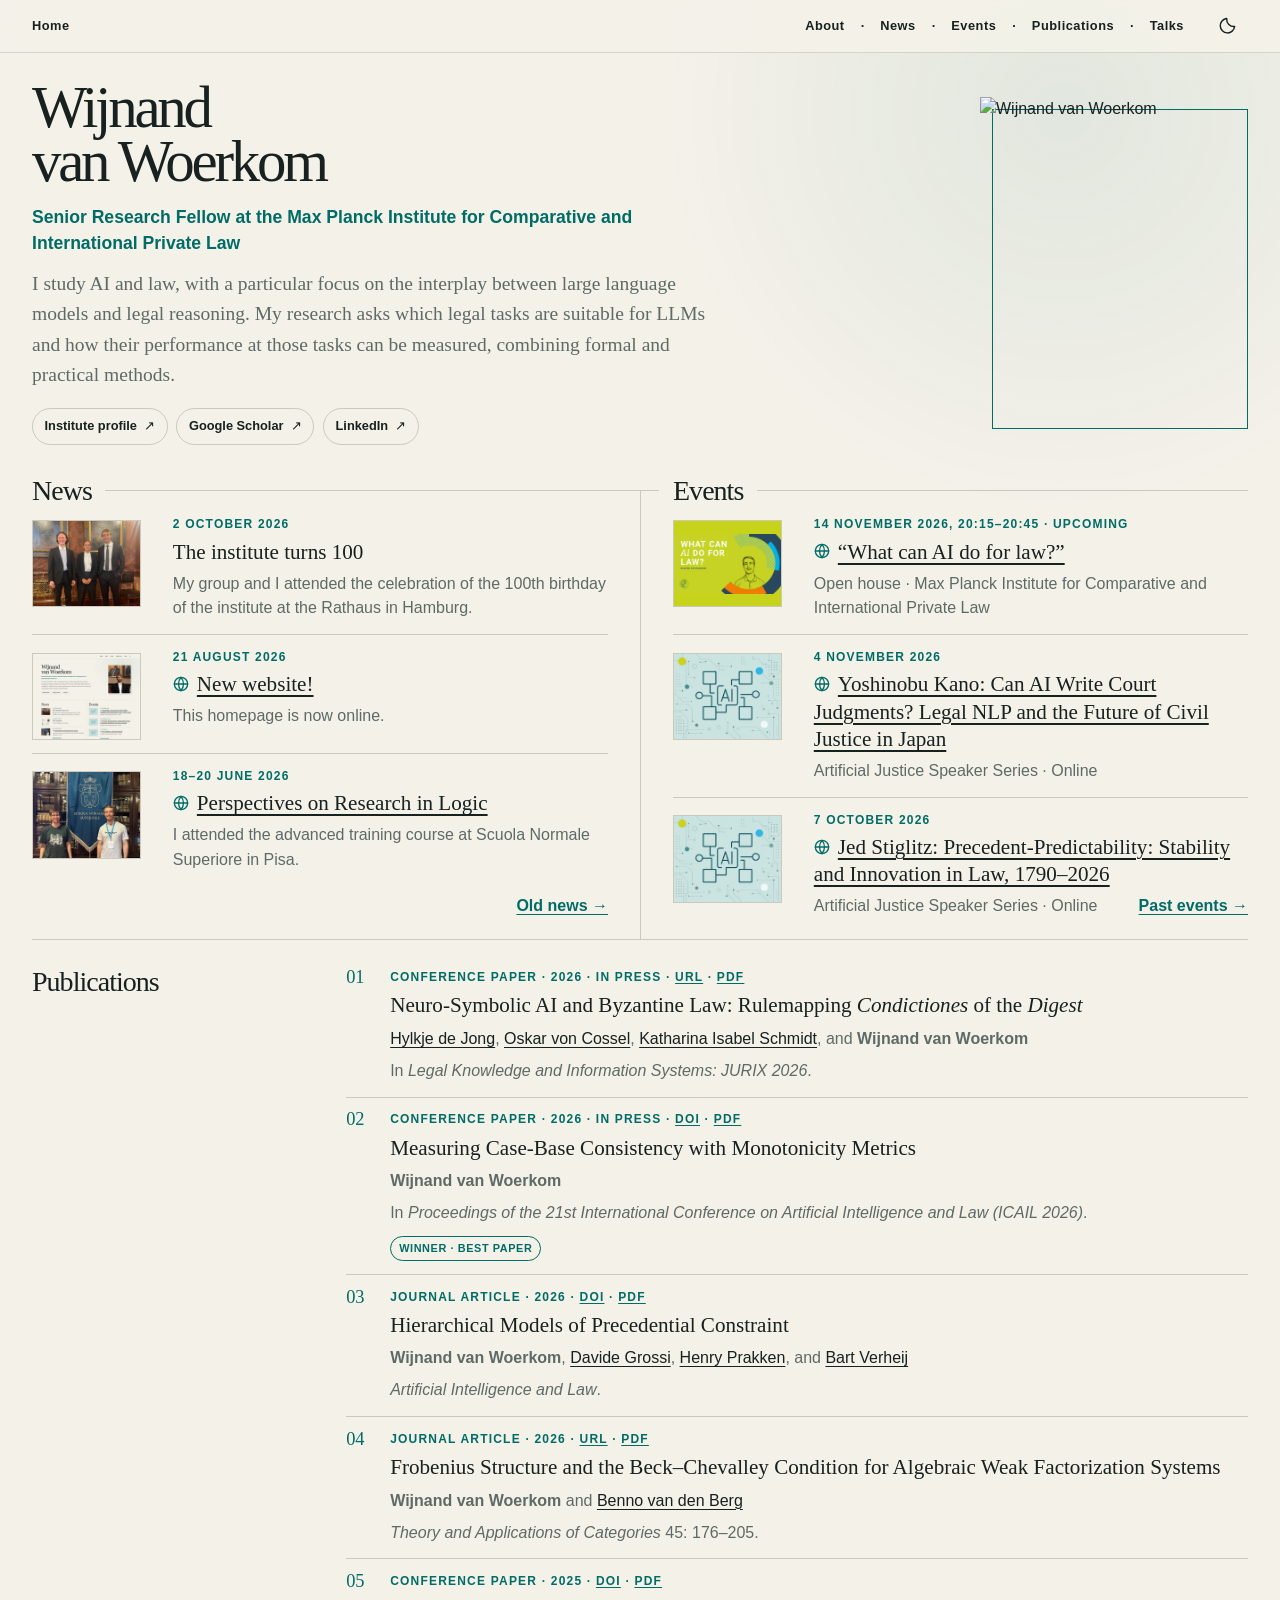
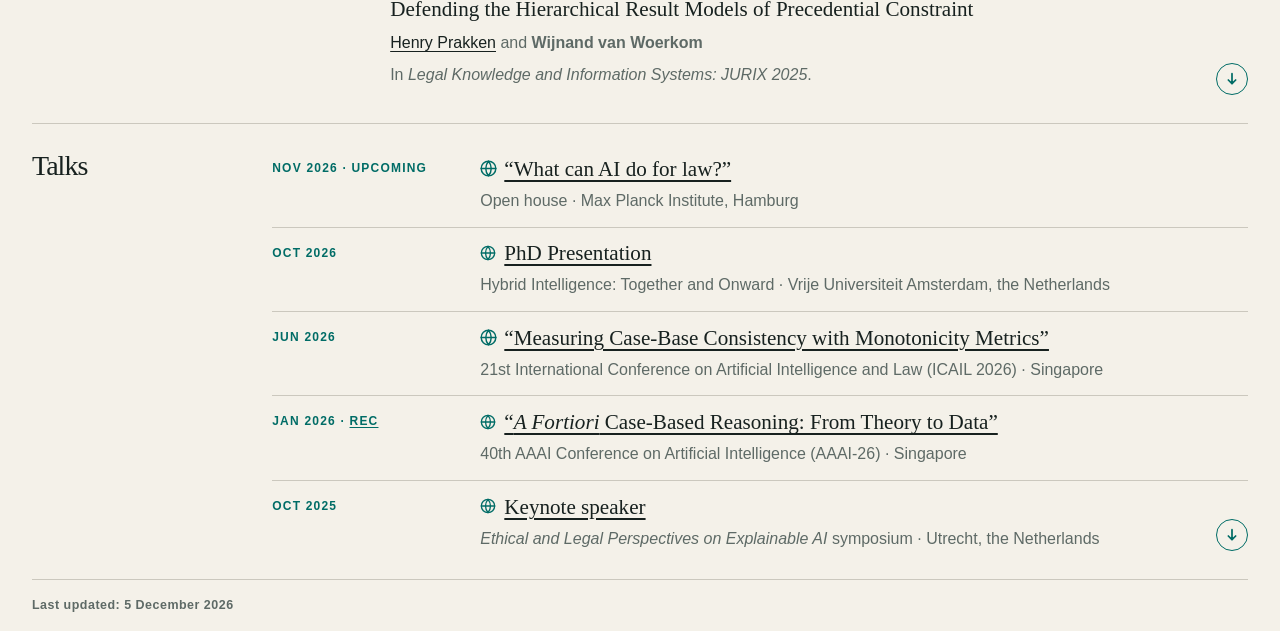
==== index.html @ 43e355d5 "Match entry divider spacing across homepage sections" ====
<!doctype html>
<html lang="en">
  <head>
    <meta charset="utf-8">
    <meta name="viewport" content="width=device-width, initial-scale=1">
    <meta name="theme-color" content="#f4f1e9">
    <meta
      name="description"
      content="Wijnand van Woerkom is a researcher working on artificial intelligence, law, and legal reasoning."
    >
    <title>Wijnand van Woerkom</title>
    <link rel="icon" href="favicon.ico?v=1" sizes="16x16 32x32 48x48 64x64">
    <link rel="icon" href="assets/icons/favicon.svg?v=13" type="image/svg+xml" sizes="any">
    <link rel="icon" href="assets/icons/favicon-32.png?v=13" sizes="32x32" type="image/png">
    <link rel="apple-touch-icon" href="assets/icons/apple-touch-icon.png?v=13">
    <script src="scripts/theme.js?v=4"></script>
    <link rel="stylesheet" href="styles.css?v=56">
    <script src="scripts/site.js?v=16" defer></script>
    <script src="scripts/lightbox.js?v=1" defer></script>
    <!-- Cloudflare Web Analytics -->
    <script
      type="module"
      src="https://static.cloudflareinsights.com/beacon.min.js"
      data-cf-beacon='{"token":"e4d41b147d684d9581b0b6d84099897e"}'
    ></script>
    <!-- End Cloudflare Web Analytics -->
  </head>
  <body id="top">
    <a class="skip-link" href="#main-content">Skip to main content</a>

    <header class="site-header">
      <div class="header-inner">
        <nav aria-label="Primary navigation">
          <a class="home-link" href="#top" title="Back to top">Home</a>
          <span class="nav-separator nav-separator-home" aria-hidden="true">·</span>
          <a href="#about">About</a>
          <span class="nav-separator" aria-hidden="true">·</span>
          <a href="news.html">News</a>
          <span class="nav-separator" aria-hidden="true">·</span>
          <a href="events.html">Events</a>
          <span class="nav-separator" aria-hidden="true">·</span>
          <a href="#publications">Publications</a>
          <span class="nav-separator" aria-hidden="true">·</span>
          <a href="#talks">Talks</a>
        </nav>
        <button class="theme-toggle" type="button" data-theme-toggle aria-label="Switch to dark mode" title="Switch to dark mode" hidden>
          <svg class="theme-icon-moon" viewBox="0 0 24 24" aria-hidden="true" focusable="false">
            <path d="M20.8 13.1A9 9 0 0 1 10.9 3.2a9 9 0 1 0 9.9 9.9Z"></path>
          </svg>
          <svg class="theme-icon-sun" viewBox="0 0 24 24" aria-hidden="true" focusable="false">
            <circle cx="12" cy="12" r="4"></circle>
            <path d="M12 2v2M12 20v2M2 12h2M20 12h2M4.93 4.93l1.42 1.42M17.65 17.65l1.42 1.42M4.93 19.07l1.42-1.42M17.65 6.35l1.42-1.42"></path>
          </svg>
        </button>
      </div>
    </header>

    <main id="main-content">
      <section class="hero" id="about" aria-labelledby="page-title">
        <div class="hero-copy">
          <h1 id="page-title" class="name-heading" aria-label="Wijnand van Woerkom">
            <span class="name-part" data-pronunciation-part data-pronunciation-name="Wijnand">
              <button
                class="name-toggle"
                type="button"
                aria-expanded="false"
                aria-label="Show the pronunciation of Wijnand"
                data-pronunciation-toggle
              >
                <span class="name-standard" aria-hidden="true">Wijnand</span>
                <span class="name-ipa" aria-hidden="true">/ˈʋɛi̯.nɑnt/</span>
              </button>
              <button
                class="pronunciation-play"
                type="button"
                aria-label="Play the pronunciation of Wijnand"
                data-pronunciation-play="pronunciation-wijnand"
                hidden
              >
                <svg viewBox="0 0 24 24" aria-hidden="true">
                  <path d="M4 9v6h4l5 4V5L8 9H4Z"></path>
                  <path d="M16 8.5a5 5 0 0 1 0 7M18.5 6a8.5 8.5 0 0 1 0 12"></path>
                </svg>
              </button>
              <audio id="pronunciation-wijnand" src="assets/audio/wijnand.mp3" preload="none"></audio>
            </span>
            <span class="name-part" data-pronunciation-part data-pronunciation-name="van Woerkom">
              <button
                class="name-toggle"
                type="button"
                aria-expanded="false"
                aria-label="Show the pronunciation of van Woerkom"
                data-pronunciation-toggle
              >
                <span class="name-standard" aria-hidden="true">van Woerkom</span>
                <span class="name-ipa" aria-hidden="true">/fɑn ˈʋuːr.kɔm/</span>
              </button>
              <button
                class="pronunciation-play"
                type="button"
                aria-label="Play the pronunciation of van Woerkom"
                data-pronunciation-play="pronunciation-van-woerkom"
                hidden
              >
                <svg viewBox="0 0 24 24" aria-hidden="true">
                  <path d="M4 9v6h4l5 4V5L8 9H4Z"></path>
                  <path d="M16 8.5a5 5 0 0 1 0 7M18.5 6a8.5 8.5 0 0 1 0 12"></path>
                </svg>
              </button>
              <audio id="pronunciation-van-woerkom" src="assets/audio/vanwoerkom.mp3" preload="none"></audio>
            </span>
          </h1>
          <p class="role">
            Senior Research Fellow at the Max Planck Institute for Comparative and
            International Private Law
          </p>
          <p class="introduction">
            I study AI and law, with a particular focus on the interplay between large
            language models and legal reasoning. My research asks which legal tasks are
            suitable for LLMs and how their performance at those tasks can be measured,
            combining formal and practical methods.
          </p>

          <ul class="profile-links" aria-label="External profiles">
            <li>
              <a href="https://www.mpipriv.de/vanwoerkom">Institute profile <span aria-hidden="true">↗</span></a>
            </li>
            <li>
              <a href="https://scholar.google.com/citations?user=yy9lSl8AAAAJ">Google Scholar <span aria-hidden="true">↗</span></a>
            </li>
            <li>
              <a href="https://www.linkedin.com/in/wijn/">LinkedIn <span aria-hidden="true">↗</span></a>
            </li>
          </ul>
        </div>

        <figure class="portrait-wrap">
          <span class="portrait-accent" aria-hidden="true"></span>
          <span class="portrait-frame">
            <img
              class="portrait"
              src="assets/images/portraits/wijnand-portrait-1.webp?v=3"
              data-random-portrait
              data-portraits="assets/images/portraits/wijnand-portrait-1.webp?v=3|assets/images/portraits/wijnand-portrait-2.webp?v=3|assets/images/portraits/wijnand-portrait-3.webp?v=3|assets/images/portraits/wijnand-portrait-4.webp?v=3|assets/images/portraits/wijnand-portrait-5.webp|assets/images/portraits/wijnand-portrait-6.webp"
              alt="Wijnand van Woerkom"
              width="960"
              height="1200"
              fetchpriority="high"
            >
          </span>
        </figure>
      </section>

      <section class="split-section" aria-label="Latest news and events">
        <article class="split-panel" id="news" aria-labelledby="news-heading">
          <header class="section-heading">
            <h2 id="news-heading">News</h2>
          </header>
          <div class="section-content">
            <ul class="preview-list">
              <!-- Keep these first three entries in sync with news.html. -->
              <li>
                <a class="item-thumbnail" href="assets/thumbnails/full/institute-centenary.webp?v=1" data-lightbox aria-haspopup="dialog" aria-label="Enlarge image for The institute turns 100">
                  <img src="assets/thumbnails/institute-centenary.webp?v=3" alt="" width="480" height="384" loading="lazy" decoding="async">
                </a>
                <div>
                  <time datetime="2026-10-02">2 October 2026</time>
                  <h3>The institute turns 100</h3>
                  <p>My group and I attended the celebration of the 100th birthday of the institute at the Rathaus in Hamburg.</p>
                </div>
              </li>
              <li>
                <a class="item-thumbnail" href="assets/thumbnails/full/website-light.webp?v=2" data-lightbox data-lightbox-dark="assets/thumbnails/full/website-dark.webp?v=2" aria-haspopup="dialog" aria-label="Enlarge image for New website!">
                  <img class="thumbnail-light" src="assets/thumbnails/website-light.webp?v=4" alt="" width="480" height="384" loading="lazy" decoding="async">
                  <img class="thumbnail-dark" src="assets/thumbnails/website-dark.webp?v=4" alt="" width="480" height="384" loading="lazy" decoding="async">
                </a>
                <div>
                  <time datetime="2026-08-21">21 August 2026</time>
                  <h3><a href="https://wijnand.de/">New website!</a></h3>
                  <p>This homepage is now online.</p>
                </div>
              </li>
              <li>
                <a class="item-thumbnail" href="assets/thumbnails/full/pisa.webp?v=1" data-lightbox aria-haspopup="dialog" aria-label="Enlarge image for Perspectives on Research in Logic">
                  <img src="assets/thumbnails/pisa.webp?v=4" alt="" width="480" height="384" loading="lazy" decoding="async">
                </a>
                <div>
                  <time datetime="2026-06-18">18–20 June 2026</time>
                  <h3><a href="https://www.sns.it/it/evento/perspectives-research-logic">Perspectives on Research in Logic</a></h3>
                  <p>I attended the advanced training course at Scuola Normale Superiore <span class="preview-ending">in Pisa.</span></p>
                </div>
              </li>
            </ul>
            <a class="text-link" href="news.html">Old news <span aria-hidden="true">→</span></a>
          </div>
        </article>

        <article class="split-panel" id="events" aria-labelledby="events-heading">
          <header class="section-heading">
            <h2 id="events-heading">Events</h2>
          </header>
          <div class="section-content">
            <ul class="preview-list">
              <!-- Keep these first three entries in sync with events.html. -->
              <li>
                <a class="item-thumbnail" href="assets/thumbnails/full/lawsnack.webp" data-lightbox aria-haspopup="dialog" aria-label="Enlarge image for What can AI do for law?">
                  <img class="thumbnail-lawsnack" src="assets/thumbnails/lawsnack.webp" alt="" width="480" height="384" loading="lazy" decoding="async">
                </a>
                <div>
                  <p class="entry-date"><time datetime="2026-11-14">14 November 2026, 20:15–20:45</time>&nbsp;<span class="entry-status">· Upcoming</span></p>
                  <h3><a href="https://www.mpipriv.de/open-house">“What can AI do for law?”</a></h3>
                  <p>Open house · Max Planck Institute for Comparative and International Private Law</p>
                </div>
              </li>
              <li>
                <a class="item-thumbnail" href="assets/thumbnails/full/artificial-justice-light.webp?v=2" data-lightbox data-lightbox-dark="assets/thumbnails/full/artificial-justice-dark.webp?v=2" aria-haspopup="dialog" aria-label="Enlarge image for Yoshinobu Kano: Can AI Write Court Judgments? Legal NLP and the Future of Civil Justice in Japan">
                  <img class="thumbnail-light" src="assets/thumbnails/artificial-justice-light.webp?v=4" alt="" width="480" height="384" loading="lazy" decoding="async">
                  <img class="thumbnail-dark" src="assets/thumbnails/artificial-justice-dark.webp?v=4" alt="" width="480" height="384" loading="lazy" decoding="async">
                </a>
                <div>
                  <time datetime="2026-11-04">4 November 2026</time>
                  <h3>
                    <a href="https://www.mpipriv.de/events/47195/1926527">Yoshinobu Kano: Can AI Write Court Judgments? Legal NLP and the Future of Civil Justice in Japan</a>
                  </h3>
                  <p>Artificial Justice Speaker Series · Online</p>
                </div>
              </li>
              <li>
                <a class="item-thumbnail" href="assets/thumbnails/full/artificial-justice-light.webp?v=2" data-lightbox data-lightbox-dark="assets/thumbnails/full/artificial-justice-dark.webp?v=2" aria-haspopup="dialog" aria-label="Enlarge image for Jed Stiglitz: Precedent-Predictability: Stability and Innovation in Law, 1790–2026">
                  <img class="thumbnail-light" src="assets/thumbnails/artificial-justice-light.webp?v=4" alt="" width="480" height="384" loading="lazy" decoding="async">
                  <img class="thumbnail-dark" src="assets/thumbnails/artificial-justice-dark.webp?v=4" alt="" width="480" height="384" loading="lazy" decoding="async">
                </a>
                <div>
                  <time datetime="2026-10-07">7 October 2026</time>
                  <h3>
                    <a href="https://www.mpipriv.de/events/46860/1929073">Jed Stiglitz: Precedent-Predictability: Stability and Innovation in Law, 1790–2026</a>
                  </h3>
                  <p>Artificial Justice Speaker Series · <span class="preview-ending">Online</span></p>
                </div>
              </li>
            </ul>
            <a class="text-link" href="events.html">Past events <span aria-hidden="true">→</span></a>
          </div>
        </article>
      </section>

      <section class="content-section" id="publications" aria-labelledby="publications-heading">
        <header class="section-heading">
          <h2 id="publications-heading">Publications</h2>
        </header>
        <div class="section-content">
          <ol class="publication-list" id="publication-list">
            <li>
              <article>
                <p class="entry-type">
                  Conference paper · 2026 · In press
                  <span class="publication-links">
                    <span aria-hidden="true">·</span> <a href="https://www.irit.fr/jurix2026/program/">URL</a>
                    <span aria-hidden="true">·</span> <a href="assets/documents/publications/dejong2026neurosymbolicai.pdf">PDF</a>
                  </span>
                </p>
                <h3>Neuro-Symbolic AI and Byzantine Law: Rulemapping <em>Condictiones</em> of the <em>Digest</em></h3>
                <p class="authors">
                  <a href="https://research.vu.nl/en/persons/h-de-jong/">Hylkje de Jong</a>,
                  <a href="https://www.mpipriv.de/voncossel">Oskar von Cossel</a>,
                  <a href="https://www.mpipriv.de/1464679/schmidt-katharina-isabel">Katharina Isabel Schmidt</a>, and
                  <strong>Wijnand van Woerkom</strong>
                </p>
                <p class="citation">In <em>Legal Knowledge and Information Systems: JURIX 2026</em>.</p>
              </article>
            </li>
            <li>
              <article>
                <p class="entry-type">
                  Conference paper · 2026 · In press
                  <span class="publication-links">
                    <span aria-hidden="true">·</span> <a href="https://doi.org/10.1145/3836937.3836975">DOI</a>
                    <span aria-hidden="true">·</span> <a href="assets/documents/publications/woerkom2026measuringcasebase.pdf">PDF</a>
                  </span>
                </p>
                <h3>Measuring Case-Base Consistency with Monotonicity Metrics</h3>
                <p class="authors"><strong>Wijnand van Woerkom</strong></p>
                <p class="citation">In <em>Proceedings of the 21st International Conference on Artificial Intelligence and Law (ICAIL 2026)</em>.</p>
                <p class="entry-links">
                  <span class="award-badge">Winner · Best Paper</span>
                </p>
              </article>
            </li>
            <li>
              <article>
                <p class="entry-type">
                  Journal article · 2026
                  <span class="publication-links">
                    <span aria-hidden="true">·</span> <a href="https://doi.org/10.1007/s10506-025-09461-x">DOI</a>
                    <span aria-hidden="true">·</span> <a href="assets/documents/publications/woerkom2026hierarchicalmodelsprecedential.pdf">PDF</a>
                  </span>
                </p>
                <h3>Hierarchical Models of Precedential Constraint</h3>
                <p class="authors">
                  <strong>Wijnand van Woerkom</strong>,
                  <a href="https://davidegrossi.me/">Davide Grossi</a>,
                  <a href="https://webspace.science.uu.nl/~prakk101/">Henry Prakken</a>, and
                  <a href="https://www.ai.rug.nl/~verheij/">Bart Verheij</a>
                </p>
                <p class="citation"><em>Artificial Intelligence and Law</em>.</p>
              </article>
            </li>
            <li>
              <article>
                <p class="entry-type">
                  Journal article · 2026
                  <span class="publication-links">
                    <span aria-hidden="true">·</span> <a href="https://tac.mta.ca/tac/volumes/45/5/45-05abs.html">URL</a>
                    <span aria-hidden="true">·</span> <a href="assets/documents/publications/woerkom2026frobeniusstructurecondition.pdf">PDF</a>
                  </span>
                </p>
                <h3>Frobenius Structure and the Beck–Chevalley Condition for Algebraic Weak Factorization Systems</h3>
                <p class="authors">
                  <strong>Wijnand van Woerkom</strong> and
                  <a href="https://www.uva.nl/profiel/b/e/b.vandenberg3/b.van-den-berg.html">Benno van den Berg</a>
                </p>
                <p class="citation"><em>Theory and Applications of Categories</em> 45: 176–205.</p>
              </article>
            </li>
            <li>
              <article>
                <p class="entry-type">
                  Conference paper · 2025
                  <span class="publication-links">
                    <span aria-hidden="true">·</span> <a href="https://doi.org/10.3233/FAIA251608">DOI</a>
                    <span aria-hidden="true">·</span> <a href="assets/documents/publications/prakken2025defendinghierarchicalresult.pdf">PDF</a>
                  </span>
                </p>
                <h3>Defending the Hierarchical Result Models of Precedential Constraint</h3>
                <p class="authors">
                  <a href="https://webspace.science.uu.nl/~prakk101/">Henry Prakken</a> and <strong>Wijnand van Woerkom</strong>
                </p>
                <p class="citation">In <em>Legal Knowledge and Information Systems: JURIX 2025</em>.</p>
              </article>
            </li>
            <li>
              <article>
                <p class="entry-type">
                  Doctoral dissertation · 2025
                  <span class="publication-links">
                    <span aria-hidden="true">·</span> <a href="https://doi.org/10.33540/2994">DOI</a>
                    <span aria-hidden="true">·</span> <a href="assets/documents/publications/proefschrift_web.pdf">PDF</a>
                  </span>
                </p>
                <h3>A Fortiori Case-Based Reasoning: Formal Studies with Applications in Artificial Intelligence and Law</h3>
                <p class="authors"><strong>Wijnand van Woerkom</strong></p>
                <p class="citation">Utrecht University.</p>
              </article>
            </li>
            <li>
              <article>
                <p class="entry-type">
                  Conference paper · 2025
                  <span class="publication-links">
                    <span aria-hidden="true">·</span> <a href="https://doi.org/10.1145/3769126.3769190">DOI</a>
                    <span aria-hidden="true">·</span> <a href="assets/documents/publications/woerkom2025formalresultscase.pdf">PDF</a>
                  </span>
                </p>
                <h3>Formal Results on Case-Base Consistency: A COMPAS Case Study</h3>
                <p class="authors"><strong>Wijnand van Woerkom</strong></p>
                <p class="citation">In <em>Proceedings of the 20th International Conference on Artificial Intelligence and Law (ICAIL 2025)</em>.</p>
                <p class="entry-links">
                  <span class="award-badge">Winner · Best Student Paper</span>
                </p>
              </article>
            </li>
            <li>
              <article>
                <p class="entry-type">
                  Conference paper · 2024
                  <span class="publication-links">
                    <span aria-hidden="true">·</span> <a href="https://doi.org/10.3233/FAIA241244">DOI</a>
                    <span aria-hidden="true">·</span> <a href="assets/documents/publications/woerkom2024cbranalysiscompas.pdf">PDF</a>
                  </span>
                </p>
                <h3>A Case-Based-Reasoning Analysis of the COMPAS Dataset</h3>
                <p class="authors">
                  <strong>Wijnand van Woerkom</strong>,
                  <a href="https://davidegrossi.me/">Davide Grossi</a>,
                  <a href="https://webspace.science.uu.nl/~prakk101/">Henry Prakken</a>, and
                  <a href="https://www.ai.rug.nl/~verheij/">Bart Verheij</a>
                </p>
                <p class="citation">In <em>Legal Knowledge and Information Systems: JURIX 2024</em>.</p>
                <p class="entry-links">
                  <span class="award-badge award-badge-secondary">Runner-up · Best Student Paper</span>
                </p>
              </article>
            </li>
            <li>
              <article>
                <p class="entry-type">
                  Journal article · 2024
                  <span class="publication-links">
                    <span aria-hidden="true">·</span> <a href="https://doi.org/10.1613/jair.1.15178">DOI</a>
                    <span aria-hidden="true">·</span> <a href="assets/documents/publications/woerkom2024fortioricbrtheory.pdf">PDF</a>
                  </span>
                </p>
                <h3>A Fortiori Case-Based Reasoning: From Theory to Data</h3>
                <p class="authors">
                  <strong>Wijnand van Woerkom</strong>,
                  <a href="https://davidegrossi.me/">Davide Grossi</a>,
                  <a href="https://webspace.science.uu.nl/~prakk101/">Henry Prakken</a>, and
                  <a href="https://www.ai.rug.nl/~verheij/">Bart Verheij</a>
                </p>
                <p class="citation"><em>Journal of Artificial Intelligence Research</em> 81: 401–441.</p>
              </article>
            </li>
            <li>
              <article>
                <p class="entry-type">
                  Conference paper · 2023
                  <span class="publication-links">
                    <span aria-hidden="true">·</span> <a href="https://doi.org/10.3233/FAIA230944">DOI</a>
                    <span aria-hidden="true">·</span> <a href="assets/documents/publications/woerkom2023hierarchicalreasoningdimensions.pdf">PDF</a>
                  </span>
                </p>
                <h3>Hierarchical a Fortiori Reasoning with Dimensions</h3>
                <p class="authors">
                  <strong>Wijnand van Woerkom</strong>,
                  <a href="https://davidegrossi.me/">Davide Grossi</a>,
                  <a href="https://webspace.science.uu.nl/~prakk101/">Henry Prakken</a>, and
                  <a href="https://www.ai.rug.nl/~verheij/">Bart Verheij</a>
                </p>
                <p class="citation">In <em>Legal Knowledge and Information Systems: JURIX 2023</em>.</p>
              </article>
            </li>
            <li>
              <article>
                <p class="entry-type">
                  Conference paper · 2023
                  <span class="publication-links">
                    <span aria-hidden="true">·</span> <a href="https://doi.org/10.1145/3594536.3595154">DOI</a>
                    <span aria-hidden="true">·</span> <a href="assets/documents/publications/woerkom2023hierarchicalprecedentialconstraint.pdf">PDF</a>
                  </span>
                </p>
                <h3>Hierarchical Precedential Constraint</h3>
                <p class="authors">
                  <strong>Wijnand van Woerkom</strong>,
                  <a href="https://davidegrossi.me/">Davide Grossi</a>,
                  <a href="https://webspace.science.uu.nl/~prakk101/">Henry Prakken</a>, and
                  <a href="https://www.ai.rug.nl/~verheij/">Bart Verheij</a>
                </p>
                <p class="citation">In <em>Proceedings of the 19th International Conference on Artificial Intelligence and Law (ICAIL 2023)</em>.</p>
              </article>
            </li>
            <li>
              <article>
                <p class="entry-type">
                  Workshop paper · 2022
                  <span class="publication-links">
                    <span aria-hidden="true">·</span> <a href="https://ceur-ws.org/Vol-3209/#5942">URL</a>
                    <span aria-hidden="true">·</span> <a href="assets/documents/publications/woerkom2022justificationincbr.pdf">PDF</a>
                  </span>
                </p>
                <h3>Justification in Case-Based Reasoning</h3>
                <p class="authors">
                  <strong>Wijnand van Woerkom</strong>,
                  <a href="https://davidegrossi.me/">Davide Grossi</a>,
                  <a href="https://webspace.science.uu.nl/~prakk101/">Henry Prakken</a>, and
                  <a href="https://www.ai.rug.nl/~verheij/">Bart Verheij</a>
                </p>
                <p class="citation">In <em>Proceedings of the 1st International Workshop on Argumentation for eXplainable AI (ArgXAI 2022)</em>.</p>
              </article>
            </li>
            <li>
              <article>
                <p class="entry-type">
                  Conference paper · 2022
                  <span class="publication-links">
                    <span aria-hidden="true">·</span> <a href="https://doi.org/10.3233/FAIA220200">DOI</a>
                    <span aria-hidden="true">·</span> <a href="assets/documents/publications/woerkom2022landmarksincbr.pdf">PDF</a>
                  </span>
                </p>
                <h3>Landmarks in Case-Based Reasoning: From Theory to Data</h3>
                <p class="authors">
                  <strong>Wijnand van Woerkom</strong>,
                  <a href="https://davidegrossi.me/">Davide Grossi</a>,
                  <a href="https://webspace.science.uu.nl/~prakk101/">Henry Prakken</a>, and
                  <a href="https://www.ai.rug.nl/~verheij/">Bart Verheij</a>
                </p>
                <p class="citation">In <em>HHAI 2022: Augmenting Human Intellect</em>.</p>
                <p class="entry-links">
                  <span class="award-badge award-badge-secondary">Runner-up · Best Paper</span>
                </p>
              </article>
            </li>
          </ol>
          <button
            class="publication-toggle"
            type="button"
            aria-label="Expand publication list"
            aria-expanded="false"
            aria-controls="publication-list"
            data-publication-toggle
            hidden
          >
            <svg class="toggle-icon" viewBox="0 0 24 24" data-toggle-indicator aria-hidden="true">
              <path d="M12 4v15M6.5 13.5 12 19l5.5-5.5"></path>
            </svg>
          </button>
        </div>
      </section>

      <section class="content-section" id="talks" aria-labelledby="talks-heading">
        <header class="section-heading">
          <h2 id="talks-heading">Talks</h2>
        </header>
        <div class="section-content">
          <ul class="event-list" id="talk-list">
            <li>
              <p class="entry-date"><time datetime="2026-11">Nov 2026</time> <span class="entry-status">· Upcoming</span></p>
              <div>
                <h3><a href="https://www.mpipriv.de/open-house">“What can AI do for law?”</a></h3>
                <p>Open house · Max Planck Institute, Hamburg</p>
              </div>
            </li>
            <li>
              <p class="entry-date"><time datetime="2026-10">Oct 2026</time></p>
              <div>
                <h3><a href="https://www.hybrid-intelligence-centre.nl/meetings/october-2026-together-and-onward/">PhD Presentation</a></h3>
                <p>Hybrid Intelligence: Together and Onward · Vrije Universiteit Amsterdam, the Netherlands</p>
              </div>
            </li>
            <li>
              <p class="entry-date"><time datetime="2026-06">Jun 2026</time></p>
              <div>
                <h3><a href="https://site.smu.edu.sg/icail-2026">“Measuring Case-Base Consistency with Monotonicity Metrics”</a></h3>
                <p>21st International Conference on Artificial Intelligence and Law (ICAIL 2026) · Singapore</p>
              </div>
            </li>
            <li>
              <p class="entry-date">
                <time datetime="2026-01">Jan 2026</time> <span aria-hidden="true">·</span>
                <a
                  class="recording-link"
                  href="https://underline.io/lecture/143547-a-fortiori-case-based-reasoning-from-theory-to-data"
                  aria-label="Recording of A Fortiori Case-Based Reasoning: From Theory to Data"
                >REC</a>
              </p>
              <div>
                <h3><a href="https://aaai.org/conference/aaai/aaai-26/">“<em>A Fortiori</em> Case-Based Reasoning: From Theory to Data”</a></h3>
                <p>40th AAAI Conference on Artificial Intelligence (AAAI-26) · Singapore</p>
              </div>
            </li>
            <li>
              <p class="entry-date"><time datetime="2025-10">Oct 2025</time></p>
              <div>
                <h3><a href="https://webspace.science.uu.nl/~prakk101/16oct25/">Keynote speaker</a></h3>
                <p><em>Ethical and Legal Perspectives on Explainable AI</em> symposium · Utrecht, the Netherlands</p>
              </div>
            </li>
            <li>
              <p class="entry-date"><time datetime="2025-06">Jun 2025</time></p>
              <div>
                <h3><a href="https://sites.northwestern.edu/icail2025/">“Formal Results on Case-Base Consistency: A COMPAS Case Study”</a></h3>
                <p>20th International Conference on Artificial Intelligence and Law (ICAIL 2025) · Chicago, United States</p>
              </div>
            </li>
            <li>
              <p class="entry-date"><time datetime="2024-12">Dec 2024</time></p>
              <div>
                <h3><a href="https://jurix2024.law.muni.cz/">“A Case-Based-Reasoning Analysis of the COMPAS Dataset”</a></h3>
                <p>37th International Conference on Legal Knowledge and Information Systems (JURIX 2024) · Brno, Czech Republic</p>
              </div>
            </li>
            <li>
              <p class="entry-date"><time datetime="2024-11">Nov 2024</time></p>
              <div>
                <h3><a href="https://bnaic2024.sites.uu.nl/">“<em>A Fortiori</em> Case-Based Reasoning: From Theory to Data”</a></h3>
                <p>Joint International Scientific Conferences on AI and Machine Learning (BNAIC 2024) · Utrecht, the Netherlands</p>
              </div>
            </li>
            <li>
              <p class="entry-date"><time datetime="2024-04">Apr 2024</time></p>
              <div>
                <h3><a href="https://conferences.law.stanford.edu/futurelaw2024/">“Computable Case Law and Its Applications to Responsible AI”</a></h3>
                <p>CodeX FutureLaw Conference · Stanford Law School, Palo Alto, United States</p>
              </div>
            </li>
            <li>
              <p class="entry-date"><time datetime="2023-12">Dec 2023</time></p>
              <div>
                <h3><a href="https://jurix23.maastrichtlawtech.eu/">“Hierarchical <em>A Fortiori</em> Reasoning with Dimensions”</a></h3>
                <p>36th International Conference on Legal Knowledge and Information Systems (JURIX 2023) · Maastricht, the Netherlands</p>
              </div>
            </li>
            <li>
              <p class="entry-date"><time datetime="2023-06">Jun 2023</time></p>
              <div>
                <h3><a href="https://icail2023.di.uminho.pt/">“Hierarchical Precedential Constraint”</a></h3>
                <p>19th International Conference on Artificial Intelligence and Law (ICAIL 2023) · Braga, Portugal</p>
              </div>
            </li>
            <li>
              <p class="entry-date"><time datetime="2022-09">Sep 2022</time></p>
              <div>
                <h3><a href="https://people.cs.umu.se/tkampik/argxai/2022.html">“Justification in Case-Based Reasoning”</a></h3>
                <p>1st International Workshop on Argumentation for eXplainable AI (ArgXAI 2022) · Cardiff, Wales</p>
              </div>
            </li>
            <li>
              <p class="entry-date"><time datetime="2022-06">Jun 2022</time></p>
              <div>
                <h3><a href="https://hhai-conference.org/2022/">“Landmarks in Case-Based Reasoning”</a></h3>
                <p>1st International Conference on Hybrid Human-Machine Intelligence (HHAI 2022) · Vrije Universiteit Amsterdam, the Netherlands</p>
              </div>
            </li>
            <li>
              <p class="entry-date">
                <time datetime="2022-05">May 2022</time> <span aria-hidden="true">·</span>
                <a
                  class="recording-link"
                  href="https://www.youtube.com/watch?v=cjKWL9bQHso"
                  aria-label="Recording of The Frobenius Property for Algebraic Weak Factorisation Systems"
                >REC</a>
              </p>
              <div>
                <h3><a href="https://dutchcats.github.io/">“The Frobenius Property for Algebraic Weak Factorisation Systems”</a></h3>
                <p>Dutch Categories and Types Seminar · University of Amsterdam, the Netherlands</p>
              </div>
            </li>
          </ul>
          <button
            class="publication-toggle"
            type="button"
            aria-label="Expand talk list"
            aria-expanded="false"
            aria-controls="talk-list"
            data-talk-toggle
            hidden
          >
            <svg class="toggle-icon" viewBox="0 0 24 24" data-toggle-indicator aria-hidden="true">
              <path d="M12 4v15M6.5 13.5 12 19l5.5-5.5"></path>
            </svg>
          </button>
        </div>
      </section>
    </main>

    <footer class="site-footer">
      <p>Last updated: <time data-last-updated>recently</time></p>
    </footer>
  </body>
</html>
---- styles.css ----
:root {
  --ink: #17211f;
  --muted: #5e6a66;
  --paper: #f4f1e9;
  --accent: #006c66;
  --accent-soft: #c9dcd7;
  --line: #cbc8be;
  --accent-glow: rgb(0 108 102 / 8%);
  --header-background: rgb(244 241 233 / 92%);
  --header-line: rgb(23 33 31 / 14%);
  --surface-hover: rgb(255 255 255 / 48%);
  --content-width: 76rem;
  --section-padding: clamp(1.375rem, 2.25vw, 1.75rem);
  --divider-heading-size: clamp(1.4rem, 2.2vw, 1.75rem);
  --divider-heading-inset: 0.25rem;
  --divider-heading-gap: 0.85rem;
  --entry-divider-padding: 0.8rem;
  color-scheme: light;
  color: var(--ink);
  background: var(--paper);
  font-family: Inter, ui-sans-serif, -apple-system, BlinkMacSystemFont, "Segoe UI", sans-serif;
  font-synthesis: none;
  text-rendering: optimizeLegibility;
}

:root[data-theme="dark"] {
  --ink: #e8e6de;
  --muted: #adb9b2;
  --paper: #18211f;
  --accent: #7bc9bc;
  --accent-soft: #29463f;
  --line: #394640;
  --accent-glow: rgb(123 201 188 / 6%);
  --header-background: rgb(24 33 31 / 92%);
  --header-line: rgb(232 230 222 / 14%);
  --surface-hover: rgb(123 201 188 / 8%);
  color-scheme: dark;
}

*,
*::before,
*::after {
  box-sizing: border-box;
}

html {
  scroll-behavior: smooth;
}

[id] {
  scroll-margin-top: 4.25rem;
}

body {
  min-width: 18rem;
  margin: 0;
  background:
    radial-gradient(circle at 83% 5%, var(--accent-glow), transparent 25rem),
    var(--paper);
  color: var(--ink);
  line-height: 1.55;
}

img {
  display: block;
  height: auto;
  max-width: 100%;
}

button,
input,
textarea,
select {
  font: inherit;
}

a {
  color: inherit;
  text-decoration-thickness: 0.08em;
  text-underline-offset: 0.2em;
}

a:hover {
  color: var(--accent);
}

a:focus-visible,
button:focus-visible {
  border-radius: 0.15rem;
  outline: 0.2rem solid var(--accent);
  outline-offset: 0.25rem;
}

.skip-link {
  position: fixed;
  z-index: 20;
  top: 0.75rem;
  left: 0.75rem;
  padding: 0.65rem 0.9rem;
  transform: translateY(-200%);
  background: var(--ink);
  color: var(--paper);
}

.skip-link:focus {
  transform: translateY(0);
}

.site-header {
  position: sticky;
  z-index: 10;
  top: 0;
  border-bottom: 1px solid var(--header-line);
  background: var(--header-background);
  backdrop-filter: blur(0.75rem);
}

.header-inner,
.hero,
.split-section,
.content-section,
.listing-page,
.site-footer {
  width: min(calc(100% - 3rem), var(--content-width));
  margin-inline: auto;
}

.header-inner {
  display: flex;
  min-height: 3.25rem;
  align-items: center;
  justify-content: flex-end;
  gap: clamp(0.5rem, 2vw, 1.5rem);
}

nav {
  display: flex;
  flex: 1;
  min-width: 0;
  align-items: center;
  gap: clamp(0.4rem, 1.25vw, 1rem);
}

nav,
.home-link {
  font-size: 0.8rem;
  font-weight: 650;
  letter-spacing: 0.04em;
}

nav a,
.home-link {
  text-decoration: none;
}

nav a {
  display: inline-flex;
  flex: 0 0 auto;
  min-height: 2.5rem;
  align-items: center;
}

.nav-separator {
  flex: 0 0 auto;
  font-weight: 900;
  letter-spacing: 0;
}

.nav-separator-home {
  display: none;
}

nav a[aria-current="page"] {
  color: var(--accent);
}

.theme-toggle {
  display: inline-grid;
  flex: 0 0 auto;
  width: 2.5rem;
  height: 2.5rem;
  padding: 0;
  border: 0;
  border-radius: 50%;
  place-items: center;
  background: transparent;
  color: var(--ink);
  cursor: pointer;
  transition: color 160ms ease, background-color 160ms ease;
}

.home-link {
  margin-inline-end: auto;
}

.theme-toggle[hidden] {
  display: none;
}

.theme-toggle:hover {
  background: var(--surface-hover);
  color: var(--accent);
}

.theme-toggle svg {
  width: 1.2rem;
  height: 1.2rem;
  fill: none;
  stroke: currentColor;
  stroke-width: 1.8;
  stroke-linecap: round;
  stroke-linejoin: round;
}

.theme-toggle .theme-icon-sun,
:root[data-theme="dark"] .theme-toggle .theme-icon-moon {
  display: none;
}

:root[data-theme="dark"] .theme-toggle .theme-icon-sun {
  display: block;
}

.hero {
  display: grid;
  grid-template-columns: minmax(0, 1.45fr) minmax(16rem, 0.65fr);
  align-items: center;
  gap: clamp(2rem, 4vw, 4rem);
  padding-block: var(--section-padding);
}

.hero-copy {
  max-width: 49rem;
}

.entry-type,
.entry-date,
.preview-list time,
.archive-list time {
  color: var(--accent);
  font-size: 0.75rem;
  font-weight: 750;
  letter-spacing: 0.1em;
  text-transform: uppercase;
}

h1,
h2,
h3,
p {
  overflow-wrap: break-word;
}

h1,
h2 {
  font-family: Georgia, "Times New Roman", serif;
  font-weight: 400;
}

h1 {
  max-width: 11ch;
  margin: 0;
  font-size: clamp(2.8rem, 5.4vw, 4.5rem);
  letter-spacing: -0.055em;
  line-height: 0.92;
}

.name-heading {
  min-height: 1.84em;
  max-width: none;
  font-size: clamp(2.5rem, 4.6vw, 3.75rem);
}

.name-part {
  display: flex;
  width: max-content;
  min-height: 0.92em;
  align-items: center;
  gap: 0.35rem;
}

.name-toggle {
  flex: 0 0 auto;
  margin: 0;
  padding: 0;
  border: 0;
  background: transparent;
  color: inherit;
  cursor: pointer;
  font-family: inherit;
  font-size: inherit;
  font-weight: inherit;
  letter-spacing: inherit;
  line-height: inherit;
  text-align: left;
}

.name-ipa {
  display: none;
  white-space: nowrap;
}

.name-part.is-expanded .name-standard {
  display: none;
}

.name-part.is-expanded .name-ipa {
  display: inline;
}

.pronunciation-play {
  display: none;
  width: 1.8rem;
  height: 1.8rem;
  padding: 0.3rem;
  border: 1px solid var(--line);
  border-radius: 50%;
  place-items: center;
  background: transparent;
  color: var(--accent);
  cursor: pointer;
  transition: border-color 160ms ease, background-color 160ms ease, color 160ms ease;
}

.pronunciation-play:not([hidden]) {
  display: inline-grid;
}

.pronunciation-play:hover,
.pronunciation-play.is-playing {
  border-color: var(--accent);
  background: var(--accent);
  color: var(--paper);
}

.pronunciation-play svg {
  width: 100%;
  height: 100%;
  overflow: visible;
  fill: currentColor;
  stroke: currentColor;
  stroke-width: 1.8;
  stroke-linecap: round;
  stroke-linejoin: round;
}

.pronunciation-play svg path:first-child {
  stroke: none;
}

.name-heading audio {
  display: none;
}

.role {
  max-width: 41rem;
  margin: 1rem 0 0;
  color: var(--accent);
  font-size: clamp(0.98rem, 1.5vw, 1.1rem);
  font-weight: 650;
  line-height: 1.45;
}

.introduction {
  max-width: 43rem;
  margin: 0.8rem 0 0;
  color: var(--muted);
  font-family: Georgia, "Times New Roman", serif;
  font-size: clamp(1.05rem, 1.6vw, 1.22rem);
  line-height: 1.55;
}

.profile-links {
  display: flex;
  flex-wrap: wrap;
  gap: 0.55rem;
  margin: 1.1rem 0 0;
  padding: 0;
  list-style: none;
}

.profile-links a {
  display: inline-flex;
  gap: 0.45rem;
  align-items: center;
  padding: 0.48rem 0.72rem;
  border: 1px solid var(--line);
  border-radius: 100vmax;
  font-size: 0.8rem;
  font-weight: 650;
  text-decoration: none;
  transition: border-color 160ms ease, background-color 160ms ease;
}

.profile-links a:hover {
  border-color: var(--accent);
  background: var(--surface-hover);
}

.portrait-wrap {
  position: relative;
  width: 100%;
  max-width: 16rem;
  /* Include the accent frame's lower edge in the section's visible bounds. */
  margin: 0 0.75rem 0.75rem 0;
  justify-self: end;
}

.portrait-accent {
  position: absolute;
  inset: 0.75rem -0.75rem -0.75rem 0.75rem;
  border: 1px solid var(--accent);
}

.portrait-frame {
  position: relative;
  display: block;
  overflow: hidden;
}

.portrait {
  position: relative;
  width: 100%;
  aspect-ratio: 4 / 5;
  object-fit: cover;
}

/* Crop the original event artwork to (1020, 200, 640, 800),
   keeping the illustrated face centered without altering the source image. */
.portrait[src*="wijnand-portrait-6.webp"] {
  object-position: 85.98485% 50%;
  transform: translateY(-7.5%) scale(1.35);
}

.split-section {
  --section-padding: clamp(0.5rem, calc(3.5vw - 1.5rem), 1.25rem);
  --split-gap: clamp(1.25rem, 2.5vw, 2rem);
  --thumbnail-width: clamp(5rem, 8.5vw, 7.5rem);
  display: grid;
  grid-template-columns: repeat(2, minmax(0, 1fr));
}

.split-panel {
  --preview-link-space: 6.5rem;
  display: grid;
  grid-template-columns: var(--thumbnail-width) minmax(0, 1fr);
  grid-template-rows: auto 1fr;
  gap: 0.65rem var(--split-gap);
  align-content: start;
  align-items: start;
  min-width: 0;
  padding-block: var(--section-padding);
  padding-top: var(--divider-heading-inset);
}

.split-panel > .section-heading,
.split-panel > .section-content {
  grid-column: 1 / -1;
}

.section-heading::after {
  flex: 1;
  height: 1px;
  background: var(--line);
}

.split-panel > .section-heading::after {
  content: "";
}

.split-panel > .section-content {
  align-self: stretch;
}

.split-panel .text-link {
  position: absolute;
  right: 0;
  bottom: 0;
  margin-top: 0;
  white-space: nowrap;
}

.preview-ending {
  /* Keep the final words beside the archive link without narrowing every line. */
  white-space: nowrap;
}

.preview-ending::after {
  content: "";
  display: inline-block;
  width: var(--preview-link-space);
}

.split-panel:first-child {
  padding-right: var(--split-gap);
}

.split-panel + .split-panel {
  --preview-link-space: 7.5rem;
  padding-left: var(--split-gap);
  border-left: 1px solid var(--line);
}

@media (min-width: 761px) {
  .split-panel:first-child > .section-heading::after {
    /* Bridge both gutters, leaving the same gap on either side of Events. */
    margin-right: calc(var(--divider-heading-gap) - 2 * var(--split-gap) - 1px);
  }

  .split-panel + .split-panel {
    position: relative;
    border-left-color: transparent;
  }

  .split-panel + .split-panel::before {
    content: "";
    position: absolute;
    /* Match the top edge of the 1px rule centered beside the heading. */
    top: calc(var(--divider-heading-inset) + (var(--divider-heading-size) - 1px) / 2);
    bottom: 0;
    left: -1px;
    width: 1px;
    background: var(--line);
    pointer-events: none;
  }
}

h2 {
  margin: 0;
  font-size: clamp(1.7rem, 3.1vw, 2.5rem);
  letter-spacing: -0.05em;
  line-height: 1;
}

h3 {
  margin: 0;
  font-family: Georgia, "Times New Roman", serif;
  font-size: clamp(1.05rem, 1.8vw, 1.32rem);
  font-weight: 500;
  line-height: 1.3;
}

.preview-list h3 > a::before,
.event-list h3 > a::before,
.archive-list h2 > a::before {
  display: inline-block;
  width: 0.78em;
  height: 0.78em;
  margin-right: 0.36em;
  background: var(--accent);
  content: "";
  mask: url("data:image/svg+xml,%3Csvg xmlns='http://www.w3.org/2000/svg' viewBox='0 0 24 24' fill='none' stroke='black' stroke-width='2' stroke-linecap='round' stroke-linejoin='round'%3E%3Ccircle cx='12' cy='12' r='10'/%3E%3Cpath d='M2 12h20M12 2a15.3 15.3 0 0 1 0 20M12 2a15.3 15.3 0 0 0 0 20'/%3E%3C/svg%3E") center / contain no-repeat;
  vertical-align: -0.04em;
  -webkit-mask: url("data:image/svg+xml,%3Csvg xmlns='http://www.w3.org/2000/svg' viewBox='0 0 24 24' fill='none' stroke='black' stroke-width='2' stroke-linecap='round' stroke-linejoin='round'%3E%3Ccircle cx='12' cy='12' r='10'/%3E%3Cpath d='M2 12h20M12 2a15.3 15.3 0 0 1 0 20M12 2a15.3 15.3 0 0 0 0 20'/%3E%3C/svg%3E") center / contain no-repeat;
}

.preview-list,
.archive-list,
.event-list,
.publication-list {
  margin: 0;
  padding: 0;
  list-style: none;
}

.preview-list li {
  display: grid;
  grid-template-columns: var(--thumbnail-width) minmax(0, 1fr);
  gap: var(--split-gap);
  align-items: start;
  padding-block: var(--entry-divider-padding);
  border-bottom: 1px solid var(--line);
}

.item-thumbnail {
  display: block;
  width: 100%;
  min-width: 0;
  align-self: start;
  /* Align with the date capitals, allowing for the line's built-in leading. */
  margin-top: 0.3rem;
  overflow: hidden;
  /* Reserve space for the frame without covering the photo or the margins. */
  border: 1px solid var(--line);
  cursor: zoom-in;
}

.item-thumbnail:focus-visible {
  outline: 0.2rem solid var(--accent);
  outline-offset: 0.15rem;
}

.item-thumbnail img {
  width: 100%;
  height: auto;
  aspect-ratio: 5 / 4;
  object-fit: cover;
}

.item-thumbnail .thumbnail-lawsnack {
  object-fit: contain;
  background: #c6d31a;
}

.item-thumbnail .thumbnail-dark,
:root[data-theme="dark"] .item-thumbnail .thumbnail-light {
  display: none;
}

:root[data-theme="dark"] .item-thumbnail .thumbnail-dark {
  display: block;
}

.image-lightbox {
  position: fixed;
  inset: 0;
  width: 100%;
  height: 100%;
  height: 100dvh;
  max-width: none;
  max-height: none;
  margin: 0;
  padding: 3.5rem clamp(0.75rem, 3vw, 2.5rem);
  border: 0;
  background: transparent;
  overflow: hidden;
}

.image-lightbox[open] {
  display: grid;
  place-items: center;
}

.image-lightbox::backdrop {
  background: rgb(0 0 0 / 72%);
}

.image-lightbox-image {
  width: auto;
  height: auto;
  max-width: 100%;
  max-height: calc(100vh - 7rem);
  max-height: calc(100dvh - 7rem);
  object-fit: contain;
  box-shadow: 0 0.75rem 3rem rgb(0 0 0 / 24%);
}

.image-lightbox-close {
  position: fixed;
  top: max(0.65rem, env(safe-area-inset-top));
  right: max(0.65rem, env(safe-area-inset-right));
  display: grid;
  width: 2.75rem;
  height: 2.75rem;
  padding: 0;
  border: 1px solid rgb(255 255 255 / 28%);
  border-radius: 50%;
  place-items: center;
  background: rgb(0 0 0 / 30%);
  color: #fff;
  cursor: pointer;
}

.image-lightbox-close:hover {
  background: rgb(0 0 0 / 60%);
}

.image-lightbox-close:focus-visible {
  outline-color: #fff;
}

.image-lightbox-close svg {
  width: 1.2rem;
  height: 1.2rem;
  fill: none;
  stroke: currentColor;
  stroke-width: 2;
  stroke-linecap: round;
}

.preview-list li:first-child {
  padding-top: 0;
}

.preview-list li:last-child {
  padding-bottom: 0;
  border-bottom: 0;
}

.preview-list li > div > time,
.preview-list .entry-date {
  display: block;
  margin: 0 0 0.3rem;
}

.preview-list p:not(.entry-date) {
  margin: 0.35rem 0 0;
  color: var(--muted);
}

.entry-status {
  white-space: nowrap;
}

.text-link {
  display: inline-block;
  margin-top: 0.9rem;
  color: var(--accent);
  font-weight: 700;
}

.content-section {
  display: grid;
  grid-template-columns: minmax(10rem, 0.32fr) minmax(0, 1fr);
  gap: clamp(1rem, 2vw, 2rem);
  padding-block: var(--section-padding);
  border-top: 1px solid var(--line);
}

@media (min-width: 761px) {
  #talks {
    grid-template-columns: minmax(8rem, 0.22fr) minmax(0, 1fr);
  }
}

.section-heading {
  display: flex;
  align-items: center;
  align-self: start;
  gap: var(--divider-heading-gap);
}

.section-heading h2 {
  flex: 0 0 auto;
  max-width: none;
  /* Align the visible first letter, using its measured font side bearing. */
  margin-left: var(--heading-optical-offset, 0px);
  font-size: var(--divider-heading-size);
  letter-spacing: -0.035em;
  line-height: 1;
}

.section-content {
  position: relative;
  min-width: 0;
}

.publication-list {
  counter-reset: publication;
}

.publication-list li {
  position: relative;
  padding: 0 0 var(--entry-divider-padding) 2.75rem;
  counter-increment: publication;
}

.publication-list li + li {
  padding-top: var(--entry-divider-padding);
  border-top: 1px solid var(--line);
}

.publication-list li::before {
  position: absolute;
  top: 0;
  left: 0;
  color: var(--accent);
  content: counter(publication, decimal-leading-zero);
  font-family: Georgia, "Times New Roman", serif;
  font-size: 1.15rem;
  line-height: 1;
}

.publication-list li + li::before {
  top: var(--entry-divider-padding);
}

.publication-list.is-collapsed > li:nth-child(n + 6) {
  display: none;
}

.publication-list > li:last-child,
.publication-list.is-collapsed > li:nth-child(5) {
  padding-bottom: 0;
}

.publication-list > li:last-child article > :last-child,
.publication-list.is-collapsed > li:nth-child(5) article > :last-child {
  min-height: 2rem;
  padding-right: 2.5rem;
}

.event-list.is-collapsed > li:nth-child(n + 6) {
  display: none;
}

.entry-type {
  margin: 0 0 0.35rem;
}

.publication-links {
  white-space: nowrap;
}

.authors,
.citation {
  margin: 0.45rem 0 0;
  color: var(--muted);
}

.authors a {
  color: var(--ink);
}

.entry-links {
  display: flex;
  flex-wrap: wrap;
  gap: 0.5rem 0.85rem;
  align-items: center;
  margin: 0.65rem 0 0;
  font-size: 0.76rem;
  font-weight: 750;
  letter-spacing: 0.075em;
  text-transform: uppercase;
}

.publication-links a {
  color: var(--accent);
}

.award-badge {
  display: inline-flex;
  align-items: center;
  padding: 0.18rem 0.5rem;
  border: 1px solid var(--accent);
  border-radius: 100vmax;
  color: var(--accent);
  font-size: 0.68rem;
  letter-spacing: 0.055em;
}

.award-badge-secondary {
  border-color: var(--line);
  color: var(--muted);
}

.publication-toggle {
  position: absolute;
  right: 0;
  bottom: 0;
  display: grid;
  width: 2rem;
  height: 2rem;
  padding: 0;
  border: 1px solid var(--accent);
  border-radius: 50%;
  background: transparent;
  color: var(--accent);
  cursor: pointer;
  font-size: 1.25rem;
  line-height: 1;
  place-items: center;
}

.toggle-icon {
  width: 1rem;
  height: 1rem;
  fill: none;
  stroke: currentColor;
  stroke-linecap: round;
  stroke-linejoin: round;
  stroke-width: 2.6;
  transition: transform 160ms ease;
}

.publication-toggle[aria-expanded="true"] .toggle-icon {
  transform: rotate(180deg);
}

.publication-toggle:hover {
  background: var(--accent);
  color: var(--paper);
}

.event-list li {
  display: grid;
  grid-template-columns: 12rem minmax(0, 1fr);
  gap: 1rem;
  padding-block: var(--entry-divider-padding);
  border-bottom: 1px solid var(--line);
}

.event-list li:first-child {
  padding-top: 0.25rem;
}

.event-list > li:last-child,
.event-list.is-collapsed > li:nth-child(5) {
  padding-bottom: 0;
  border-bottom: 0;
}

.event-list > li:last-child > div > :last-child,
.event-list.is-collapsed > li:nth-child(5) > div > :last-child {
  padding-right: 2.5rem;
}

.event-list p:not(.entry-date) {
  margin: 0.35rem 0 0;
  color: var(--muted);
}

.event-list .entry-date {
  margin: 0.2rem 0 0;
  white-space: nowrap;
}

.event-list .recording-link {
  color: var(--accent);
}

.listing-page {
  min-height: calc(100svh - 3.25rem);
  padding-block: clamp(2rem, 3.5vw, 3rem);
}

.back-link {
  display: inline-block;
  margin-bottom: 1.5rem;
  color: var(--accent);
  font-size: 0.85rem;
  font-weight: 700;
}

.listing-intro {
  display: grid;
  grid-template-columns: minmax(11rem, 0.38fr) minmax(0, 1fr);
  gap: clamp(1.5rem, 4vw, 4rem);
  padding-bottom: var(--section-padding);
}

.listing-intro h1 {
  font-size: clamp(2.8rem, 5.5vw, 4.6rem);
}

.listing-intro p {
  max-width: 39rem;
  margin: 0.45rem 0 0;
  color: var(--muted);
  font-family: Georgia, "Times New Roman", serif;
  font-size: clamp(1.05rem, 1.7vw, 1.22rem);
}

.archive-list {
  --thumbnail-width: clamp(5.5rem, 10vw, 8rem);
}

.archive-list li {
  display: grid;
  grid-template-columns: var(--thumbnail-width) minmax(8rem, 0.27fr) minmax(0, 1fr);
  gap: clamp(1rem, 3.5vw, 3rem);
  align-items: start;
  padding-block: 1rem;
  border-bottom: 1px solid var(--line);
}

.archive-list > li:last-child {
  border-bottom: 0;
}

.archive-list h2 {
  font-size: clamp(1.1rem, 1.8vw, 1.35rem);
  font-weight: 500;
  letter-spacing: 0;
  line-height: 1.3;
}

.archive-list time,
.archive-list .entry-date {
  margin: 0;
}

.archive-list p:not(.entry-date) {
  max-width: 46rem;
  margin: 0.4rem 0 0;
  color: var(--muted);
}

.site-footer {
  display: flex;
  flex-wrap: wrap;
  align-items: center;
  justify-content: space-between;
  gap: 0.5rem 1.5rem;
  min-height: 3.25rem;
  border-top: 1px solid var(--line);
  color: var(--muted);
  font-size: 0.78rem;
  font-weight: 650;
  letter-spacing: 0.04em;
}

.site-footer p {
  margin: 0;
}

@media (max-width: 760px) {
  .header-inner,
  .hero,
  .split-section,
  .content-section,
  .listing-page,
  .site-footer {
    width: min(calc(100% - 2rem), var(--content-width));
  }

  .site-header {
    position: static;
  }

  .header-inner {
    justify-content: flex-start;
    padding-block: 0.2rem;
  }

  nav {
    overflow-x: auto;
    gap: clamp(0.25rem, 1vw, 0.5rem);
    scrollbar-width: none;
  }

  nav::-webkit-scrollbar {
    display: none;
  }

  nav a:focus-visible {
    /* Keep the focus ring visible inside the horizontal scroller. */
    outline-offset: -0.2rem;
  }

  .home-link {
    margin-inline-end: 0;
  }

  .nav-separator-home {
    display: block;
  }

  .theme-toggle {
    margin-left: auto;
  }

  .hero {
    min-height: 0;
    grid-template-columns: 1fr;
    gap: 1.5rem;
  }

  .portrait-wrap {
    width: min(52vw, 12rem);
    margin-bottom: 0;
    order: -1;
    justify-self: start;
  }

  h1 {
    font-size: clamp(2.5rem, 10.8vw, 3.2rem);
  }

  .name-heading {
    font-size: clamp(2.25rem, 9.5vw, 2.85rem);
  }

  .split-section {
    --split-gap: 1rem;
    grid-template-columns: 1fr;
  }

  .split-section,
  .archive-list {
    --thumbnail-width: clamp(4rem, 18vw, 7.5rem);
  }

  .split-panel:first-child,
  .split-panel + .split-panel {
    padding-inline: 0;
  }

  .split-panel + .split-panel {
    border-left: 0;
  }

  .content-section,
  .listing-intro {
    grid-template-columns: 1fr;
    gap: 1.25rem;
  }

  .content-section {
    padding-top: var(--divider-heading-inset);
    padding-bottom: 0.5rem;
    border-top: 0;
  }

  .content-section > .section-heading::after {
    content: "";
  }

  .event-list li {
    grid-template-columns: 1fr;
    gap: 0.45rem;
  }

  .event-list > li:first-child {
    padding-top: 0;
  }

  .event-list > li > .entry-date {
    margin-top: 0;
  }

  .archive-list li {
    grid-template-columns: var(--thumbnail-width) minmax(0, 1fr);
    gap: 0.45rem 1rem;
  }

  .archive-list .item-thumbnail {
    grid-column: 1;
    grid-row: 1 / 3;
  }

  .archive-list li > time,
  .archive-list li > .entry-date,
  .archive-list li > div {
    grid-column: 2;
  }

  .archive-list time {
    margin-top: 0;
  }
}

@media (max-width: 440px) {
  .name-part {
    gap: 0.1rem;
  }

  .pronunciation-play {
    width: 1.5rem;
    height: 1.5rem;
    padding: 0.24rem;
  }

  .publication-list li,
  .publication-list li + li {
    padding-left: 2.6rem;
  }

  .entry-links {
    align-items: flex-start;
  }
}

@media (prefers-reduced-motion: reduce) {
  html {
    scroll-behavior: auto;
  }

  *,
  *::before,
  *::after {
    scroll-behavior: auto !important;
    transition-duration: 0.01ms !important;
  }
}

@media print {
  :root[data-theme] .item-thumbnail .thumbnail-light {
    display: block;
  }

  :root[data-theme] .item-thumbnail .thumbnail-dark {
    display: none;
  }

  :root,
  :root[data-theme="dark"] {
    --ink: #17211f;
    --muted: #5e6a66;
    --paper: #fff;
    --accent: #006c66;
    --accent-soft: #c9dcd7;
    --line: #cbc8be;
    --accent-glow: transparent;
    color-scheme: light;
  }

  .site-header,
  .profile-links,
  .pronunciation-play,
  .publication-toggle,
  .image-lightbox,
  .skip-link {
    display: none;
  }

  .name-toggle {
    cursor: default;
  }

  .name-part.is-expanded .name-standard {
    display: inline;
  }

  .name-part.is-expanded .name-ipa {
    display: none;
  }

  .hero {
    min-height: 0;
  }

  .publication-list.is-collapsed > li:nth-child(n + 6) {
    display: list-item;
  }

  .event-list.is-collapsed > li:nth-child(n + 6) {
    display: list-item;
  }

  body {
    background: white;
  }
}
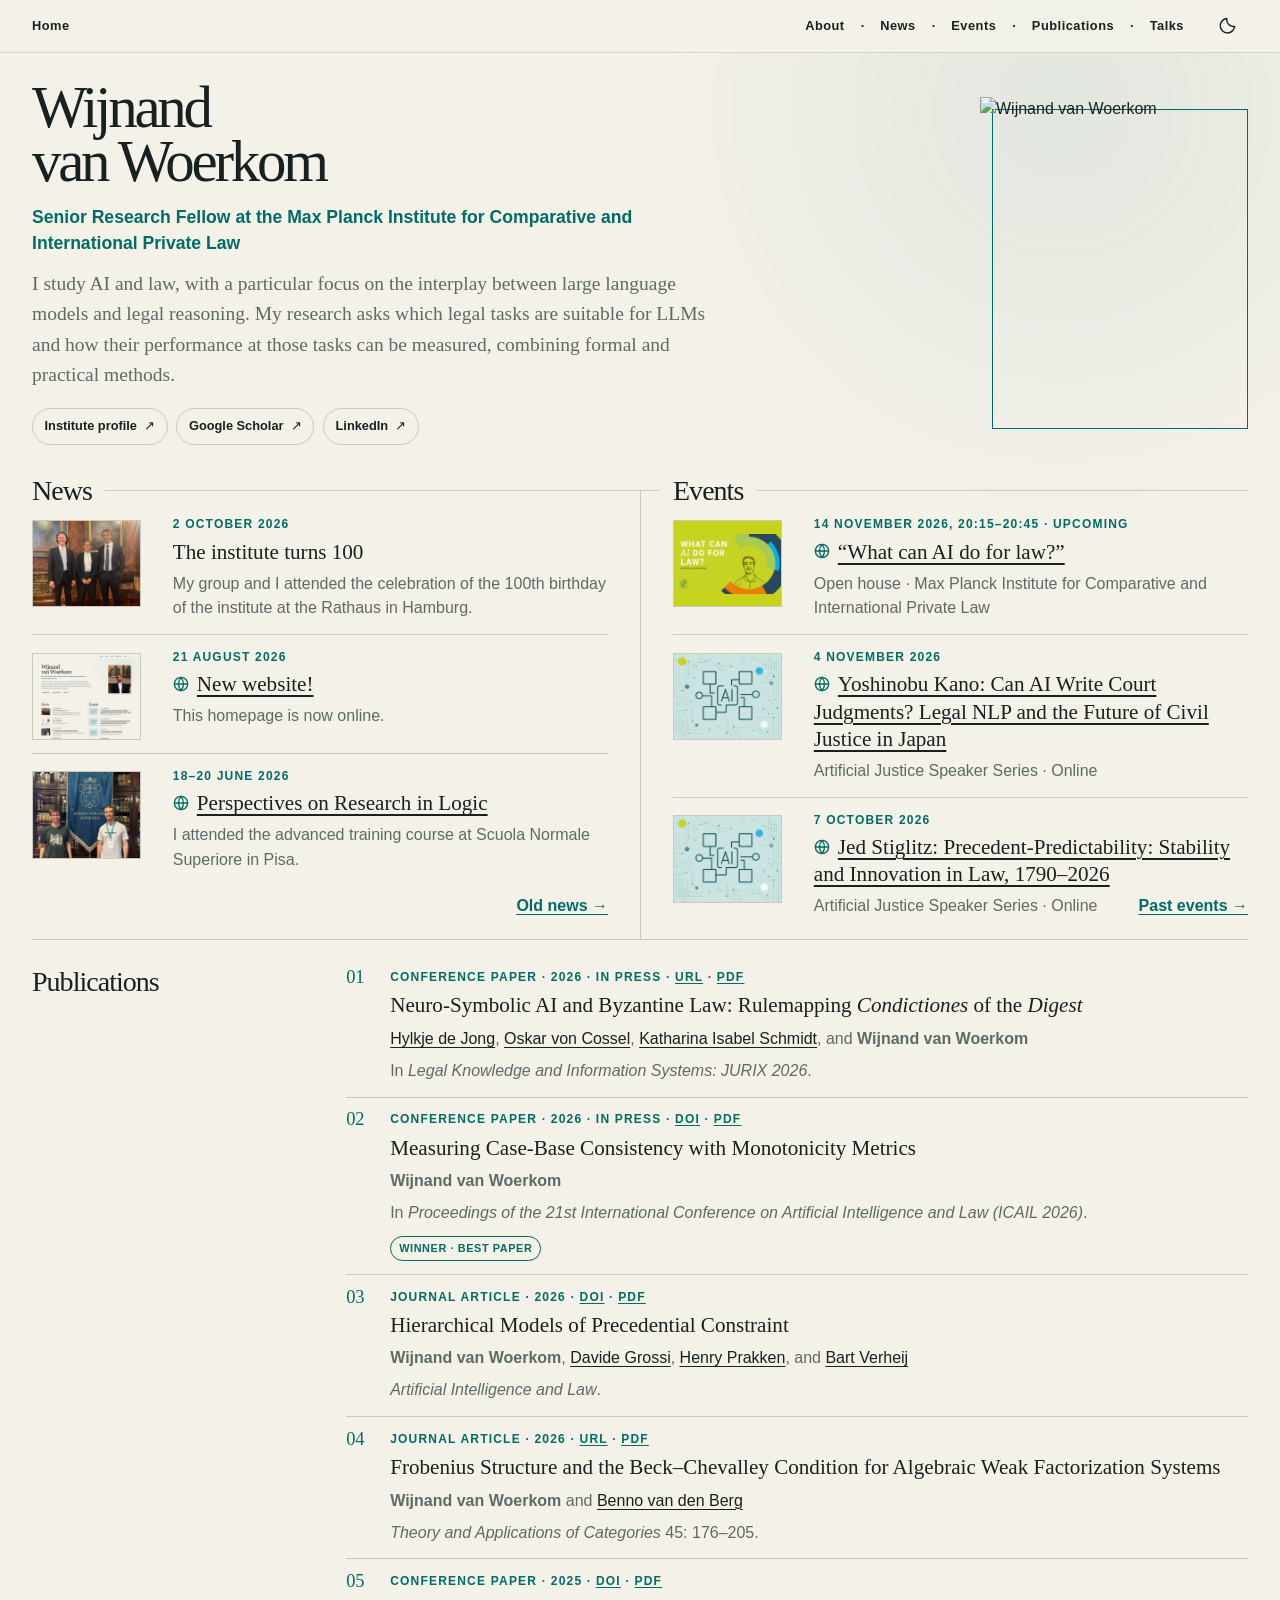
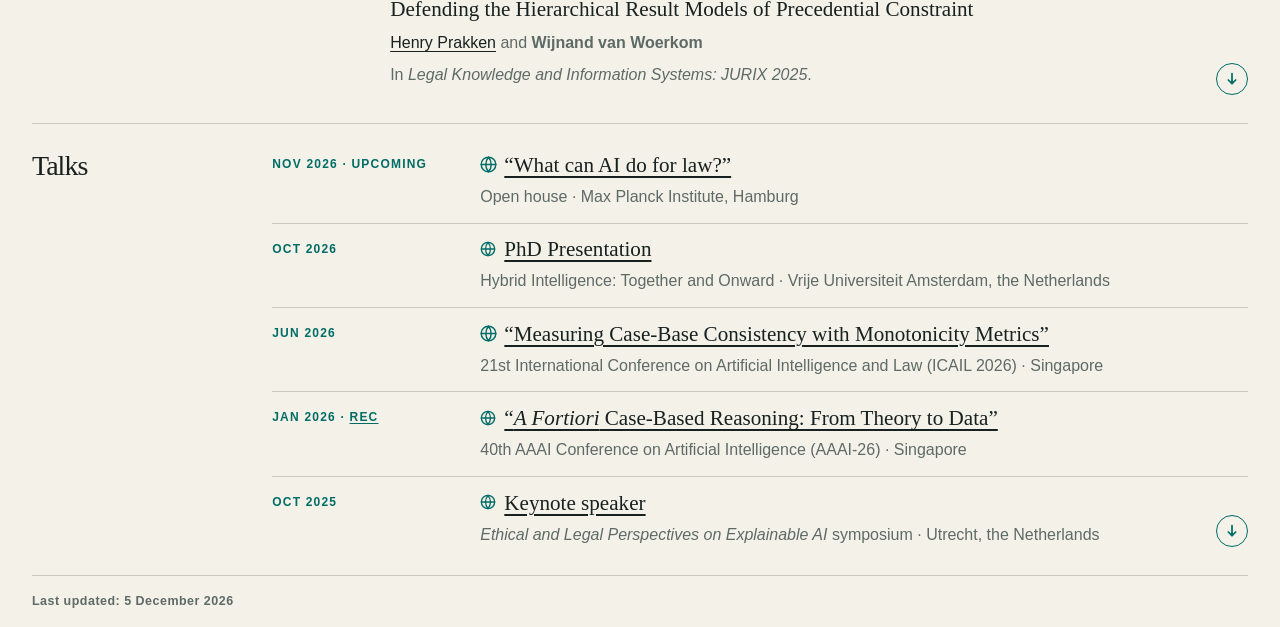
==== commit 145ccfbb: "Remove extra desktop padding before the first talk" ====
--- a/index.html
+++ b/index.html
@@ -14,7 +14,7 @@
     <link rel="icon" href="assets/icons/favicon-32.png?v=13" sizes="32x32" type="image/png">
     <link rel="apple-touch-icon" href="assets/icons/apple-touch-icon.png?v=13">
     <script src="scripts/theme.js?v=4"></script>
-    <link rel="stylesheet" href="styles.css?v=56">
+    <link rel="stylesheet" href="styles.css?v=57">
     <script src="scripts/site.js?v=16" defer></script>
     <script src="scripts/lightbox.js?v=1" defer></script>
     <!-- Cloudflare Web Analytics -->
--- a/styles.css
+++ b/styles.css
@@ -891,7 +891,7 @@
 }
 
 .event-list li:first-child {
-  padding-top: 0.25rem;
+  padding-top: 0;
 }
 
 .event-list > li:last-child,
@@ -1111,10 +1111,6 @@
     gap: 0.45rem;
   }
 
-  .event-list > li:first-child {
-    padding-top: 0;
-  }
-
   .event-list > li > .entry-date {
     margin-top: 0;
   }
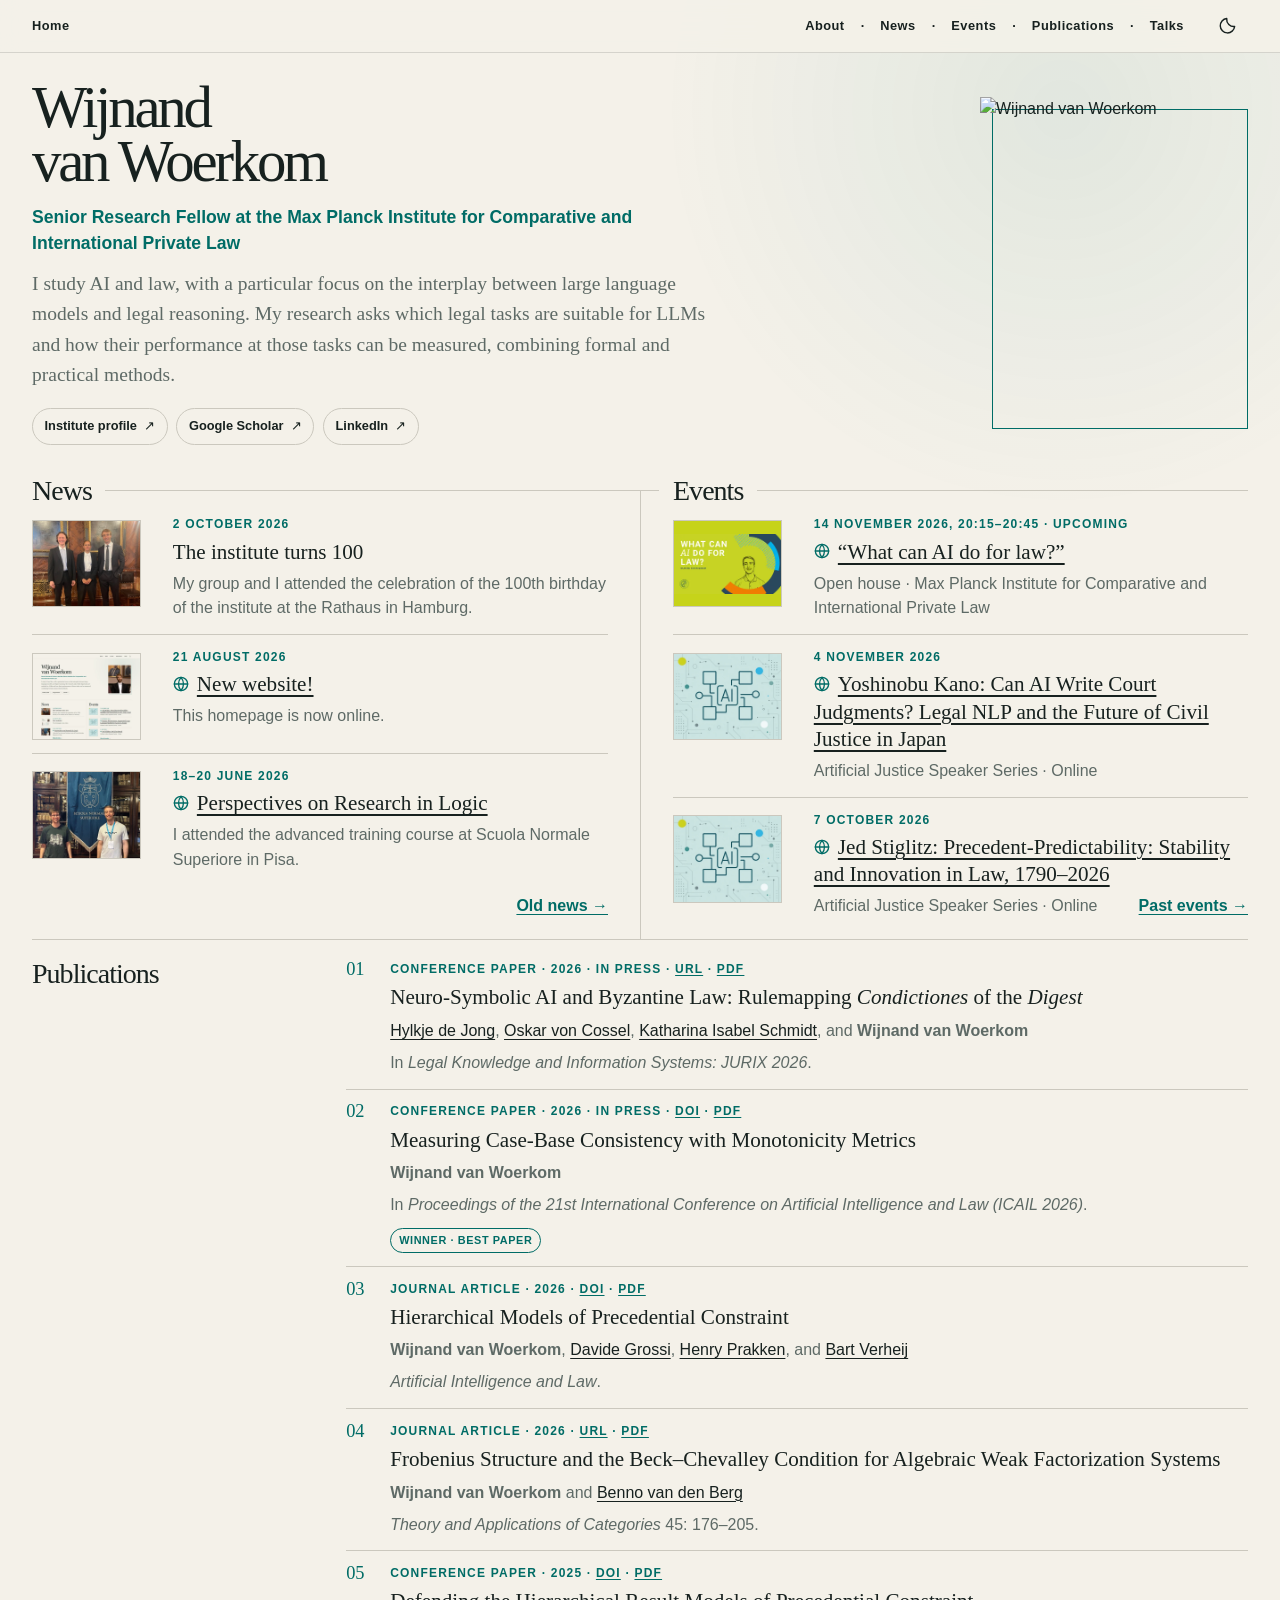
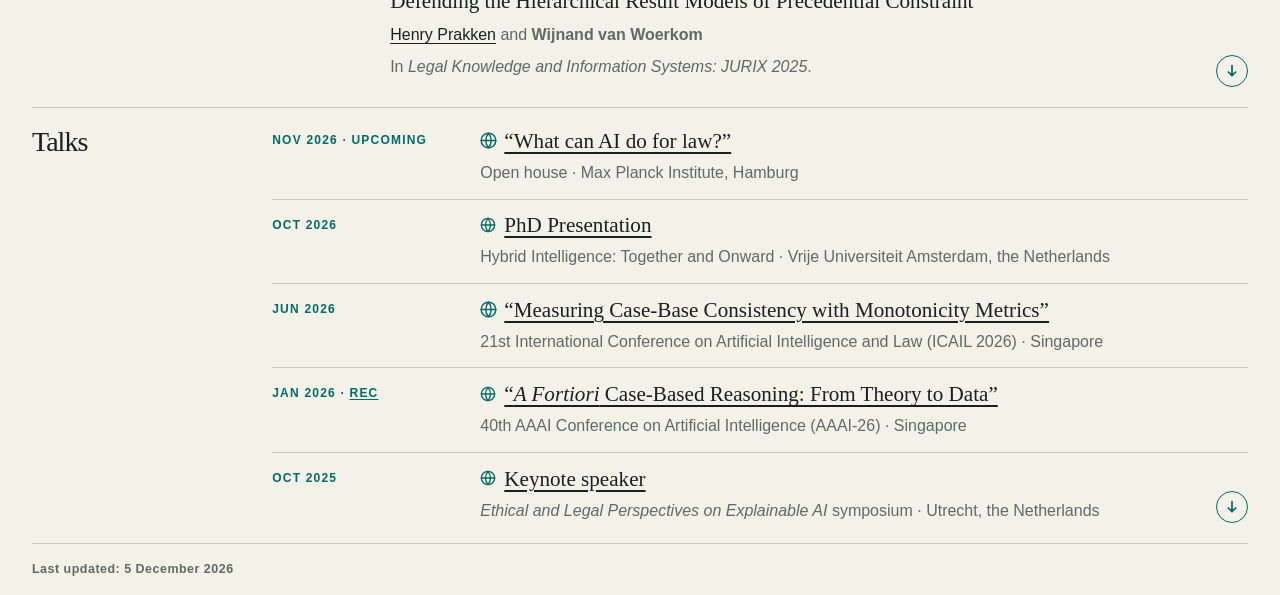
==== commit 264d5989: "Match outer section padding to News and Events" ====
--- a/index.html
+++ b/index.html
@@ -14,7 +14,7 @@
     <link rel="icon" href="assets/icons/favicon-32.png?v=13" sizes="32x32" type="image/png">
     <link rel="apple-touch-icon" href="assets/icons/apple-touch-icon.png?v=13">
     <script src="scripts/theme.js?v=4"></script>
-    <link rel="stylesheet" href="styles.css?v=57">
+    <link rel="stylesheet" href="styles.css?v=58">
     <script src="scripts/site.js?v=16" defer></script>
     <script src="scripts/lightbox.js?v=1" defer></script>
     <!-- Cloudflare Web Analytics -->
--- a/styles.css
+++ b/styles.css
@@ -432,8 +432,12 @@
   transform: translateY(-7.5%) scale(1.35);
 }
 
+.split-section,
+.content-section {
+  --section-padding: clamp(0.5rem, calc(3.5vw - 1.5rem), 1.25rem);
+}
+
 .split-section {
-  --section-padding: clamp(0.5rem, calc(3.5vw - 1.5rem), 1.25rem);
   --split-gap: clamp(1.25rem, 2.5vw, 2rem);
   --thumbnail-width: clamp(5rem, 8.5vw, 7.5rem);
   display: grid;
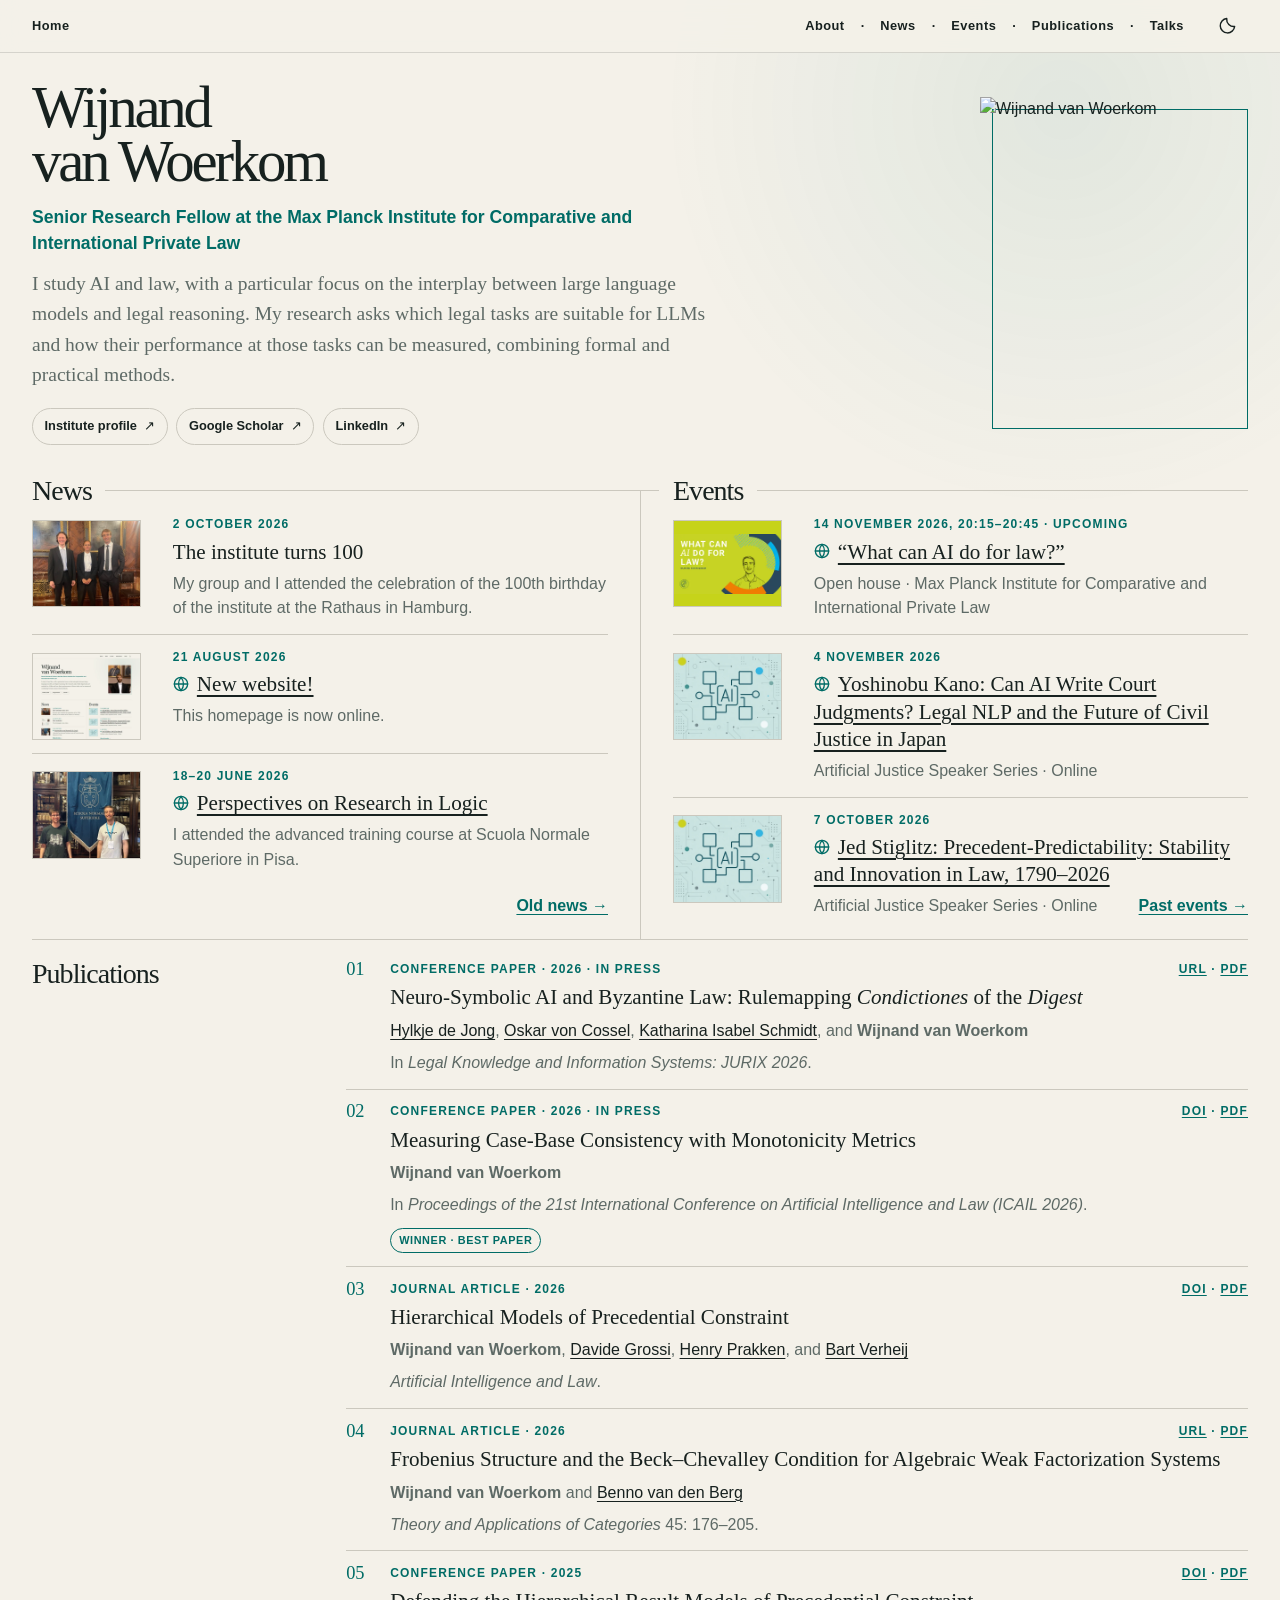
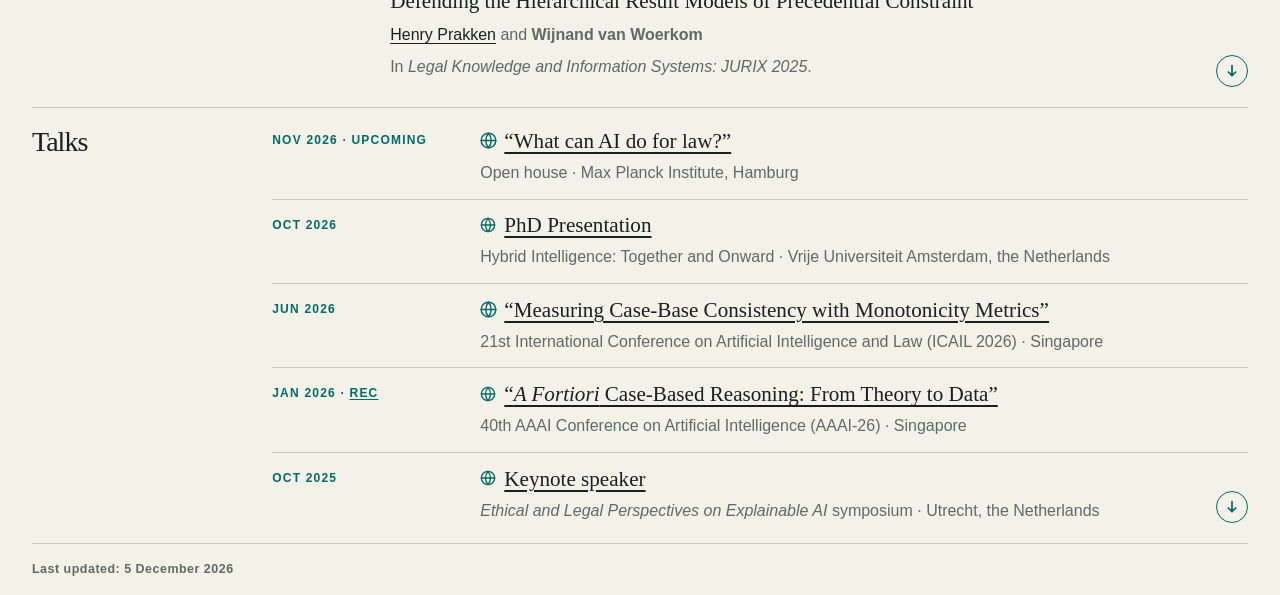
==== commit f46110db: "Right-align publication links in desktop layout" ====
--- a/index.html
+++ b/index.html
@@ -14,7 +14,7 @@
     <link rel="icon" href="assets/icons/favicon-32.png?v=13" sizes="32x32" type="image/png">
     <link rel="apple-touch-icon" href="assets/icons/apple-touch-icon.png?v=13">
     <script src="scripts/theme.js?v=4"></script>
-    <link rel="stylesheet" href="styles.css?v=58">
+    <link rel="stylesheet" href="styles.css?v=59">
     <script src="scripts/site.js?v=16" defer></script>
     <script src="scripts/lightbox.js?v=1" defer></script>
     <!-- Cloudflare Web Analytics -->
--- a/styles.css
+++ b/styles.css
@@ -806,6 +806,24 @@
   white-space: nowrap;
 }
 
+@media (min-width: 761px) {
+  .publication-list .entry-type {
+    display: flex;
+    align-items: baseline;
+    gap: 1rem;
+  }
+
+  .publication-links {
+    flex: 0 0 auto;
+    margin-inline-start: auto;
+  }
+
+  .publication-links > span:first-child {
+    /* The leading dot is only needed when the links follow the metadata inline. */
+    display: none;
+  }
+}
+
 .authors,
 .citation {
   margin: 0.45rem 0 0;
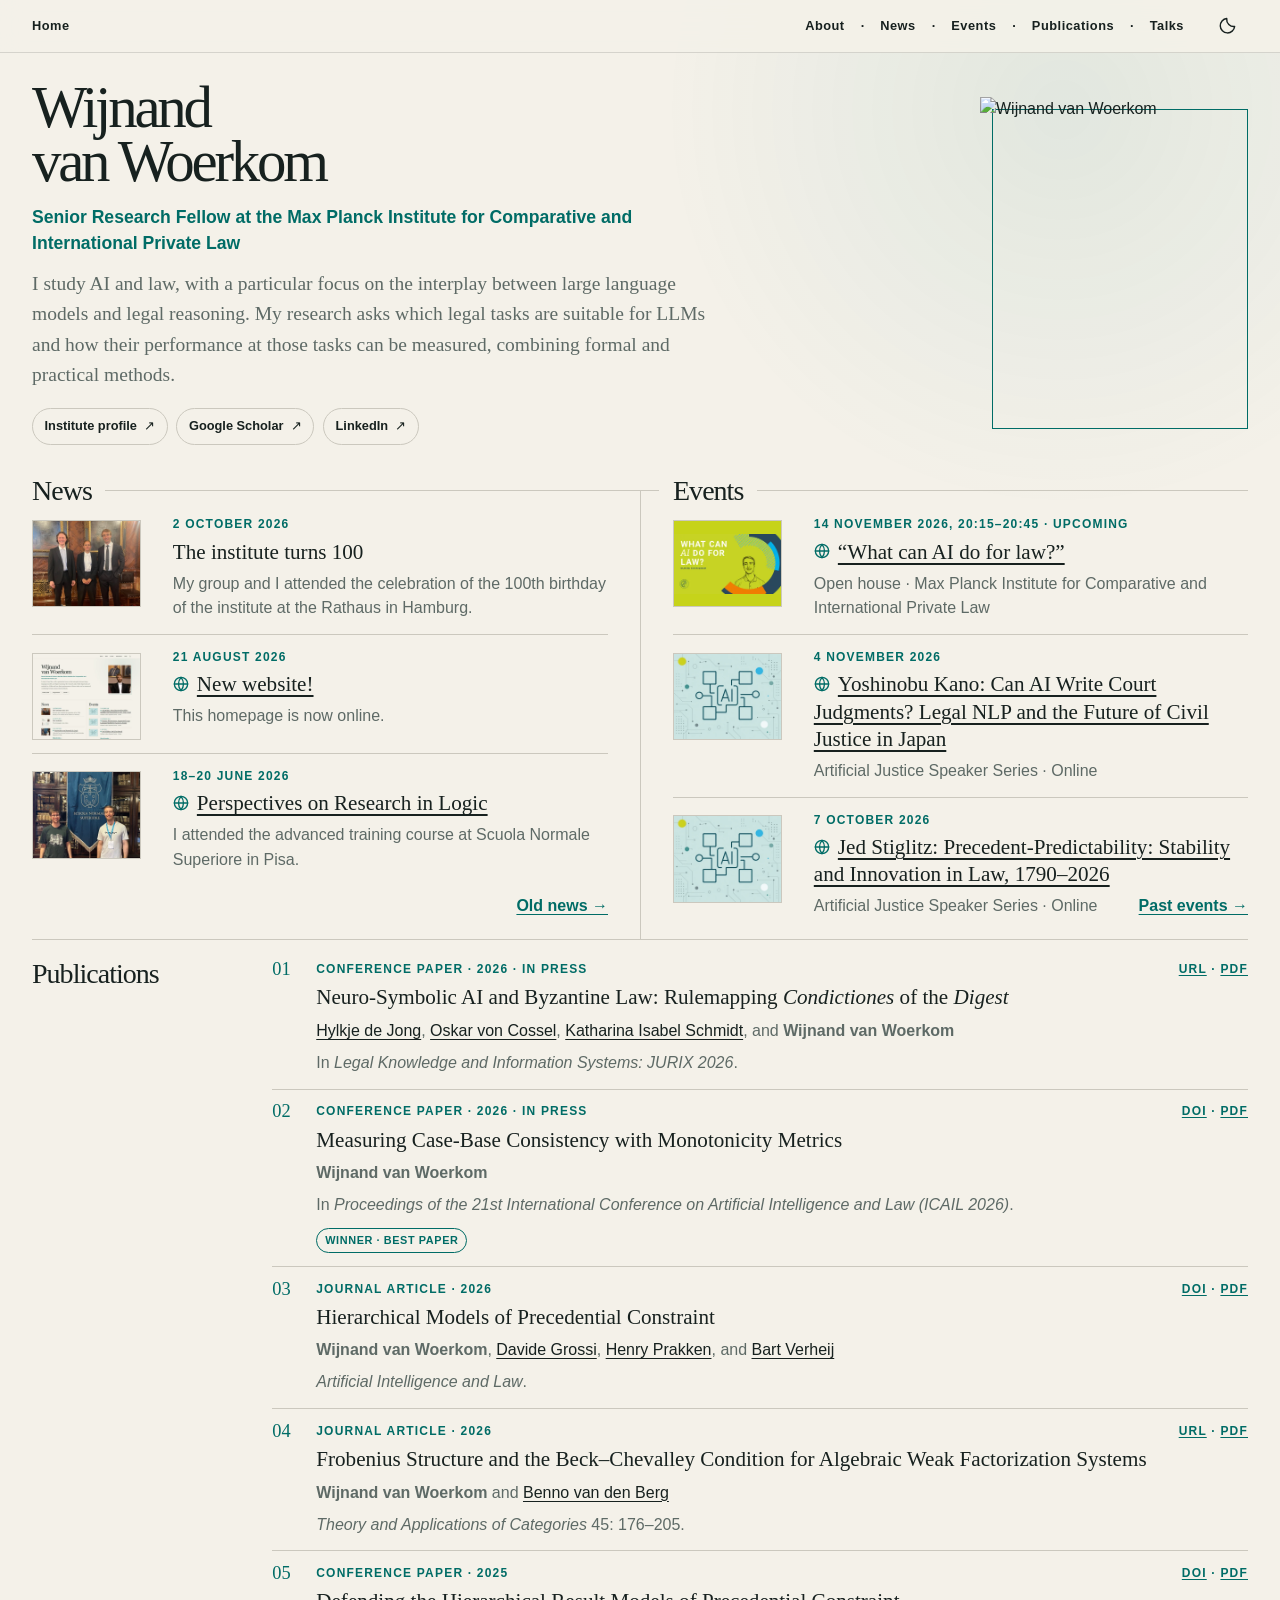
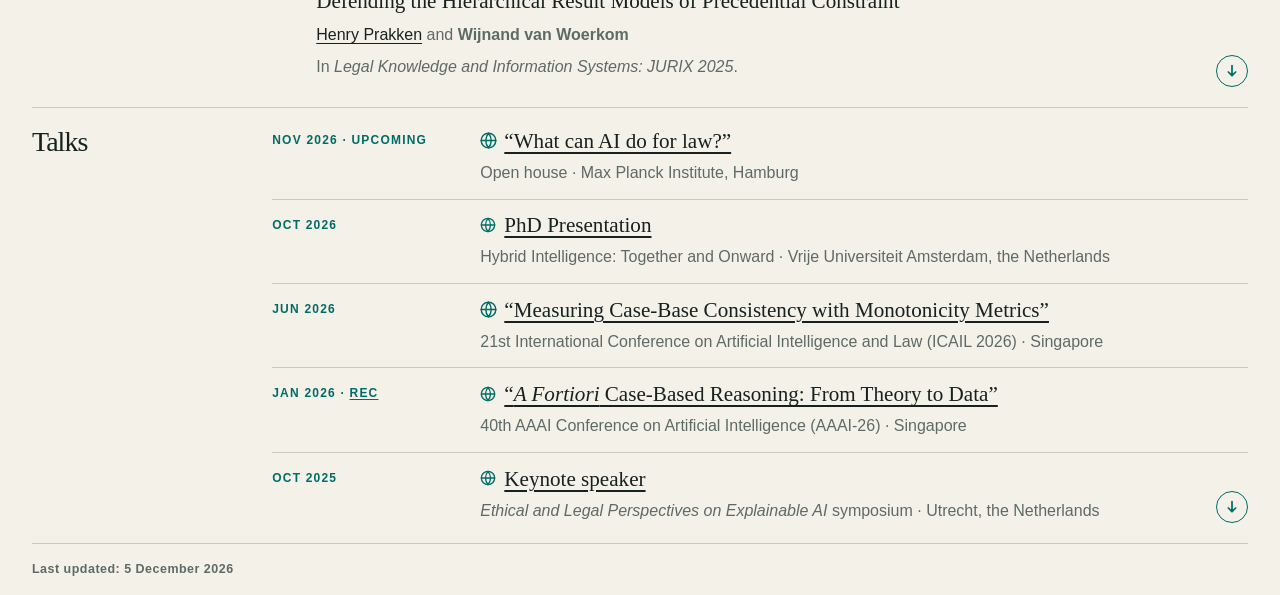
==== commit c67899a6: "Align Publications and Talks entry containers" ====
--- a/index.html
+++ b/index.html
@@ -14,7 +14,7 @@
     <link rel="icon" href="assets/icons/favicon-32.png?v=13" sizes="32x32" type="image/png">
     <link rel="apple-touch-icon" href="assets/icons/apple-touch-icon.png?v=13">
     <script src="scripts/theme.js?v=4"></script>
-    <link rel="stylesheet" href="styles.css?v=59">
+    <link rel="stylesheet" href="styles.css?v=60">
     <script src="scripts/site.js?v=16" defer></script>
     <script src="scripts/lightbox.js?v=1" defer></script>
     <!-- Cloudflare Web Analytics -->
--- a/styles.css
+++ b/styles.css
@@ -715,16 +715,10 @@
 
 .content-section {
   display: grid;
-  grid-template-columns: minmax(10rem, 0.32fr) minmax(0, 1fr);
+  grid-template-columns: minmax(8rem, 0.22fr) minmax(0, 1fr);
   gap: clamp(1rem, 2vw, 2rem);
   padding-block: var(--section-padding);
   border-top: 1px solid var(--line);
-}
-
-@media (min-width: 761px) {
-  #talks {
-    grid-template-columns: minmax(8rem, 0.22fr) minmax(0, 1fr);
-  }
 }
 
 .section-heading {
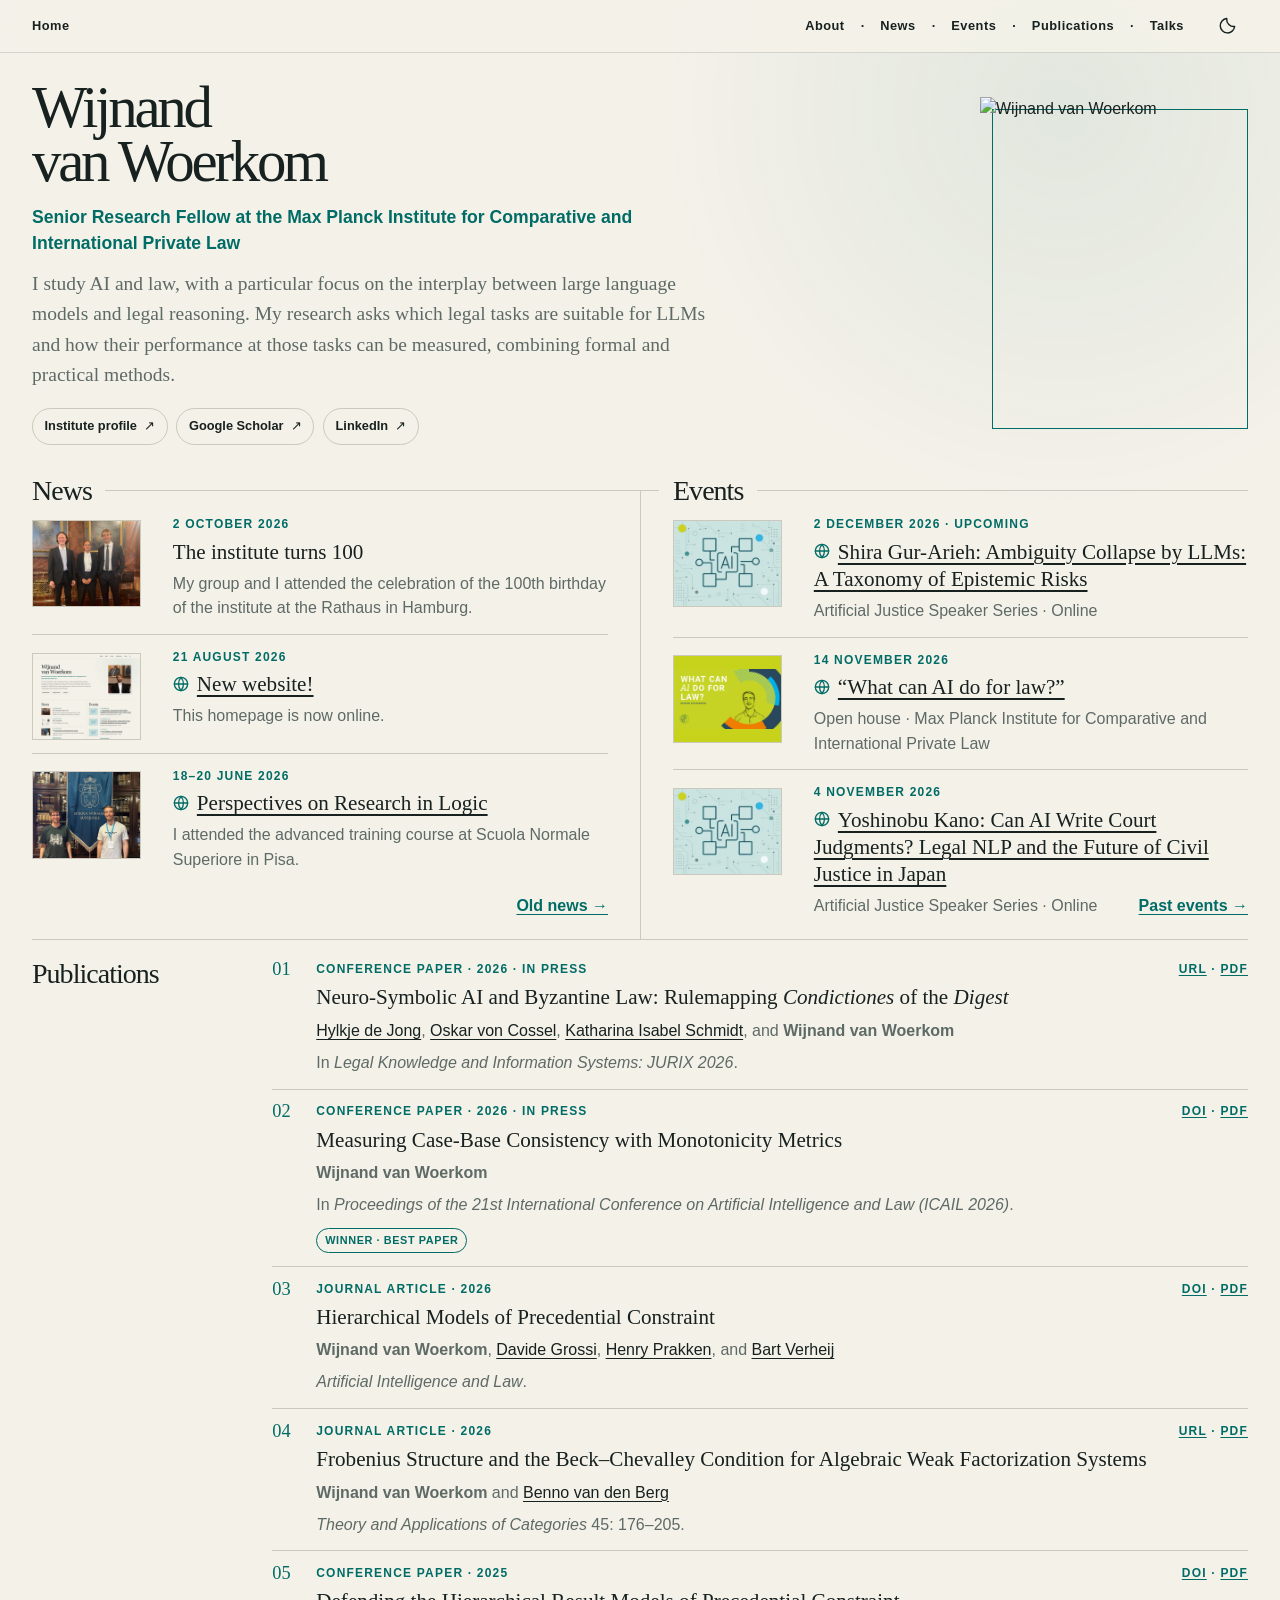
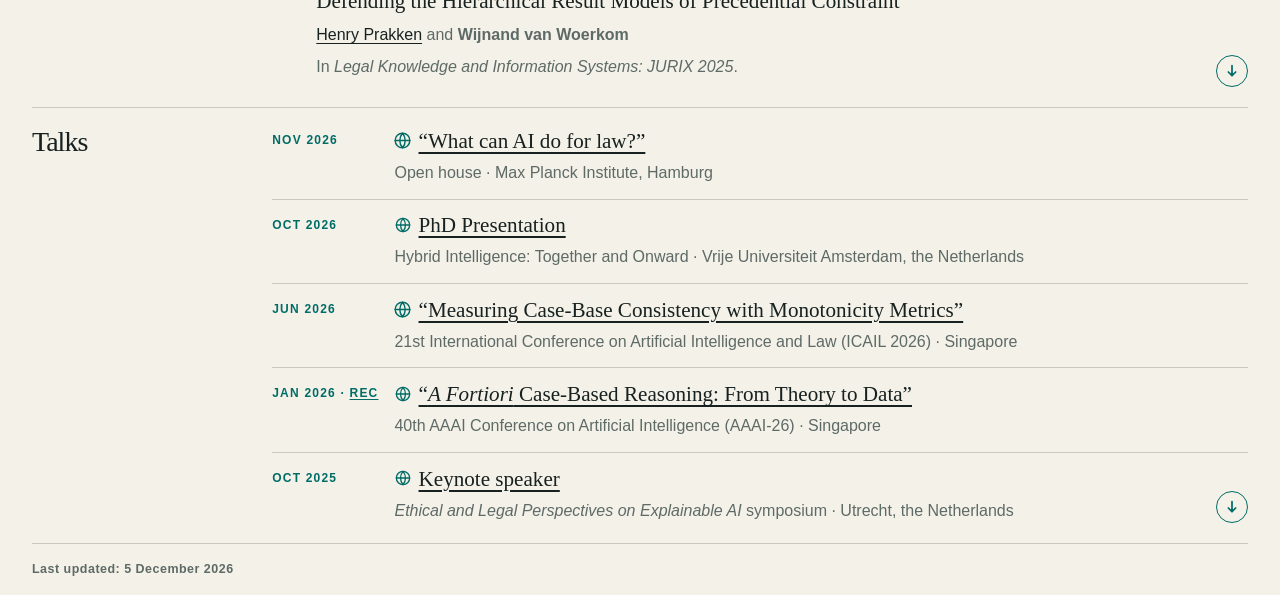
==== commit ff908d7f: "Update news and events and adapt Talks date column" ====
--- a/index.html
+++ b/index.html
@@ -14,7 +14,7 @@
     <link rel="icon" href="assets/icons/favicon-32.png?v=13" sizes="32x32" type="image/png">
     <link rel="apple-touch-icon" href="assets/icons/apple-touch-icon.png?v=13">
     <script src="scripts/theme.js?v=4"></script>
-    <link rel="stylesheet" href="styles.css?v=60">
+    <link rel="stylesheet" href="styles.css?v=61">
     <script src="scripts/site.js?v=16" defer></script>
     <script src="scripts/lightbox.js?v=1" defer></script>
     <!-- Cloudflare Web Analytics -->
@@ -203,11 +203,24 @@
             <ul class="preview-list">
               <!-- Keep these first three entries in sync with events.html. -->
               <li>
+                <a class="item-thumbnail" href="assets/thumbnails/full/artificial-justice-light.webp?v=2" data-lightbox data-lightbox-dark="assets/thumbnails/full/artificial-justice-dark.webp?v=2" aria-haspopup="dialog" aria-label="Enlarge image for Shira Gur-Arieh: Ambiguity Collapse by LLMs: A Taxonomy of Epistemic Risks">
+                  <img class="thumbnail-light" src="assets/thumbnails/artificial-justice-light.webp?v=4" alt="" width="480" height="384" loading="lazy" decoding="async">
+                  <img class="thumbnail-dark" src="assets/thumbnails/artificial-justice-dark.webp?v=4" alt="" width="480" height="384" loading="lazy" decoding="async">
+                </a>
+                <div>
+                  <p class="entry-date"><time datetime="2026-12-02">2 December 2026</time>&nbsp;<span class="entry-status">· Upcoming</span></p>
+                  <h3>
+                    <a href="https://events.mpipriv.de/b?p=speaker_series_with_shira_gur_arieh">Shira Gur-Arieh: Ambiguity Collapse by LLMs: A Taxonomy of Epistemic Risks</a>
+                  </h3>
+                  <p>Artificial Justice Speaker Series · Online</p>
+                </div>
+              </li>
+              <li>
                 <a class="item-thumbnail" href="assets/thumbnails/full/lawsnack.webp" data-lightbox aria-haspopup="dialog" aria-label="Enlarge image for What can AI do for law?">
                   <img class="thumbnail-lawsnack" src="assets/thumbnails/lawsnack.webp" alt="" width="480" height="384" loading="lazy" decoding="async">
                 </a>
                 <div>
-                  <p class="entry-date"><time datetime="2026-11-14">14 November 2026, 20:15–20:45</time>&nbsp;<span class="entry-status">· Upcoming</span></p>
+                  <time datetime="2026-11-14">14 November 2026</time>
                   <h3><a href="https://www.mpipriv.de/open-house">“What can AI do for law?”</a></h3>
                   <p>Open house · Max Planck Institute for Comparative and International Private Law</p>
                 </div>
@@ -225,19 +238,6 @@
                   <p>Artificial Justice Speaker Series · Online</p>
                 </div>
               </li>
-              <li>
-                <a class="item-thumbnail" href="assets/thumbnails/full/artificial-justice-light.webp?v=2" data-lightbox data-lightbox-dark="assets/thumbnails/full/artificial-justice-dark.webp?v=2" aria-haspopup="dialog" aria-label="Enlarge image for Jed Stiglitz: Precedent-Predictability: Stability and Innovation in Law, 1790–2026">
-                  <img class="thumbnail-light" src="assets/thumbnails/artificial-justice-light.webp?v=4" alt="" width="480" height="384" loading="lazy" decoding="async">
-                  <img class="thumbnail-dark" src="assets/thumbnails/artificial-justice-dark.webp?v=4" alt="" width="480" height="384" loading="lazy" decoding="async">
-                </a>
-                <div>
-                  <time datetime="2026-10-07">7 October 2026</time>
-                  <h3>
-                    <a href="https://www.mpipriv.de/events/46860/1929073">Jed Stiglitz: Precedent-Predictability: Stability and Innovation in Law, 1790–2026</a>
-                  </h3>
-                  <p>Artificial Justice Speaker Series · <span class="preview-ending">Online</span></p>
-                </div>
-              </li>
             </ul>
             <a class="text-link" href="events.html">Past events <span aria-hidden="true">→</span></a>
           </div>
@@ -347,7 +347,7 @@
                     <span aria-hidden="true">·</span> <a href="assets/documents/publications/proefschrift_web.pdf">PDF</a>
                   </span>
                 </p>
-                <h3>A Fortiori Case-Based Reasoning: Formal Studies with Applications in Artificial Intelligence and Law</h3>
+                <h3><em>A Fortiori</em> Case-Based Reasoning: Formal Studies with Applications in Artificial Intelligence and Law</h3>
                 <p class="authors"><strong>Wijnand van Woerkom</strong></p>
                 <p class="citation">Utrecht University.</p>
               </article>
@@ -400,7 +400,7 @@
                     <span aria-hidden="true">·</span> <a href="assets/documents/publications/woerkom2024fortioricbrtheory.pdf">PDF</a>
                   </span>
                 </p>
-                <h3>A Fortiori Case-Based Reasoning: From Theory to Data</h3>
+                <h3><em>A Fortiori</em> Case-Based Reasoning: From Theory to Data</h3>
                 <p class="authors">
                   <strong>Wijnand van Woerkom</strong>,
                   <a href="https://davidegrossi.me/">Davide Grossi</a>,
@@ -419,7 +419,7 @@
                     <span aria-hidden="true">·</span> <a href="assets/documents/publications/woerkom2023hierarchicalreasoningdimensions.pdf">PDF</a>
                   </span>
                 </p>
-                <h3>Hierarchical a Fortiori Reasoning with Dimensions</h3>
+                <h3>Hierarchical <em>a Fortiori</em> Reasoning with Dimensions</h3>
                 <p class="authors">
                   <strong>Wijnand van Woerkom</strong>,
                   <a href="https://davidegrossi.me/">Davide Grossi</a>,
@@ -513,7 +513,7 @@
         <div class="section-content">
           <ul class="event-list" id="talk-list">
             <li>
-              <p class="entry-date"><time datetime="2026-11">Nov 2026</time> <span class="entry-status">· Upcoming</span></p>
+              <p class="entry-date"><time datetime="2026-11">Nov 2026</time></p>
               <div>
                 <h3><a href="https://www.mpipriv.de/open-house">“What can AI do for law?”</a></h3>
                 <p>Open house · Max Planck Institute, Hamburg</p>
--- a/styles.css
+++ b/styles.css
@@ -898,9 +898,17 @@
   color: var(--paper);
 }
 
+.event-list {
+  display: grid;
+  /* Share the width needed by the visible dates, recording links, and statuses. */
+  grid-template-columns: max-content minmax(0, 1fr);
+  column-gap: 1rem;
+}
+
 .event-list li {
   display: grid;
-  grid-template-columns: 12rem minmax(0, 1fr);
+  grid-column: 1 / -1;
+  grid-template-columns: subgrid;
   gap: 1rem;
   padding-block: var(--entry-divider-padding);
   border-bottom: 1px solid var(--line);
@@ -1122,8 +1130,12 @@
     content: "";
   }
 
+  .event-list,
   .event-list li {
     grid-template-columns: 1fr;
+  }
+
+  .event-list li {
     gap: 0.45rem;
   }
 
@@ -1237,7 +1249,7 @@
   }
 
   .event-list.is-collapsed > li:nth-child(n + 6) {
-    display: list-item;
+    display: grid;
   }
 
   body {
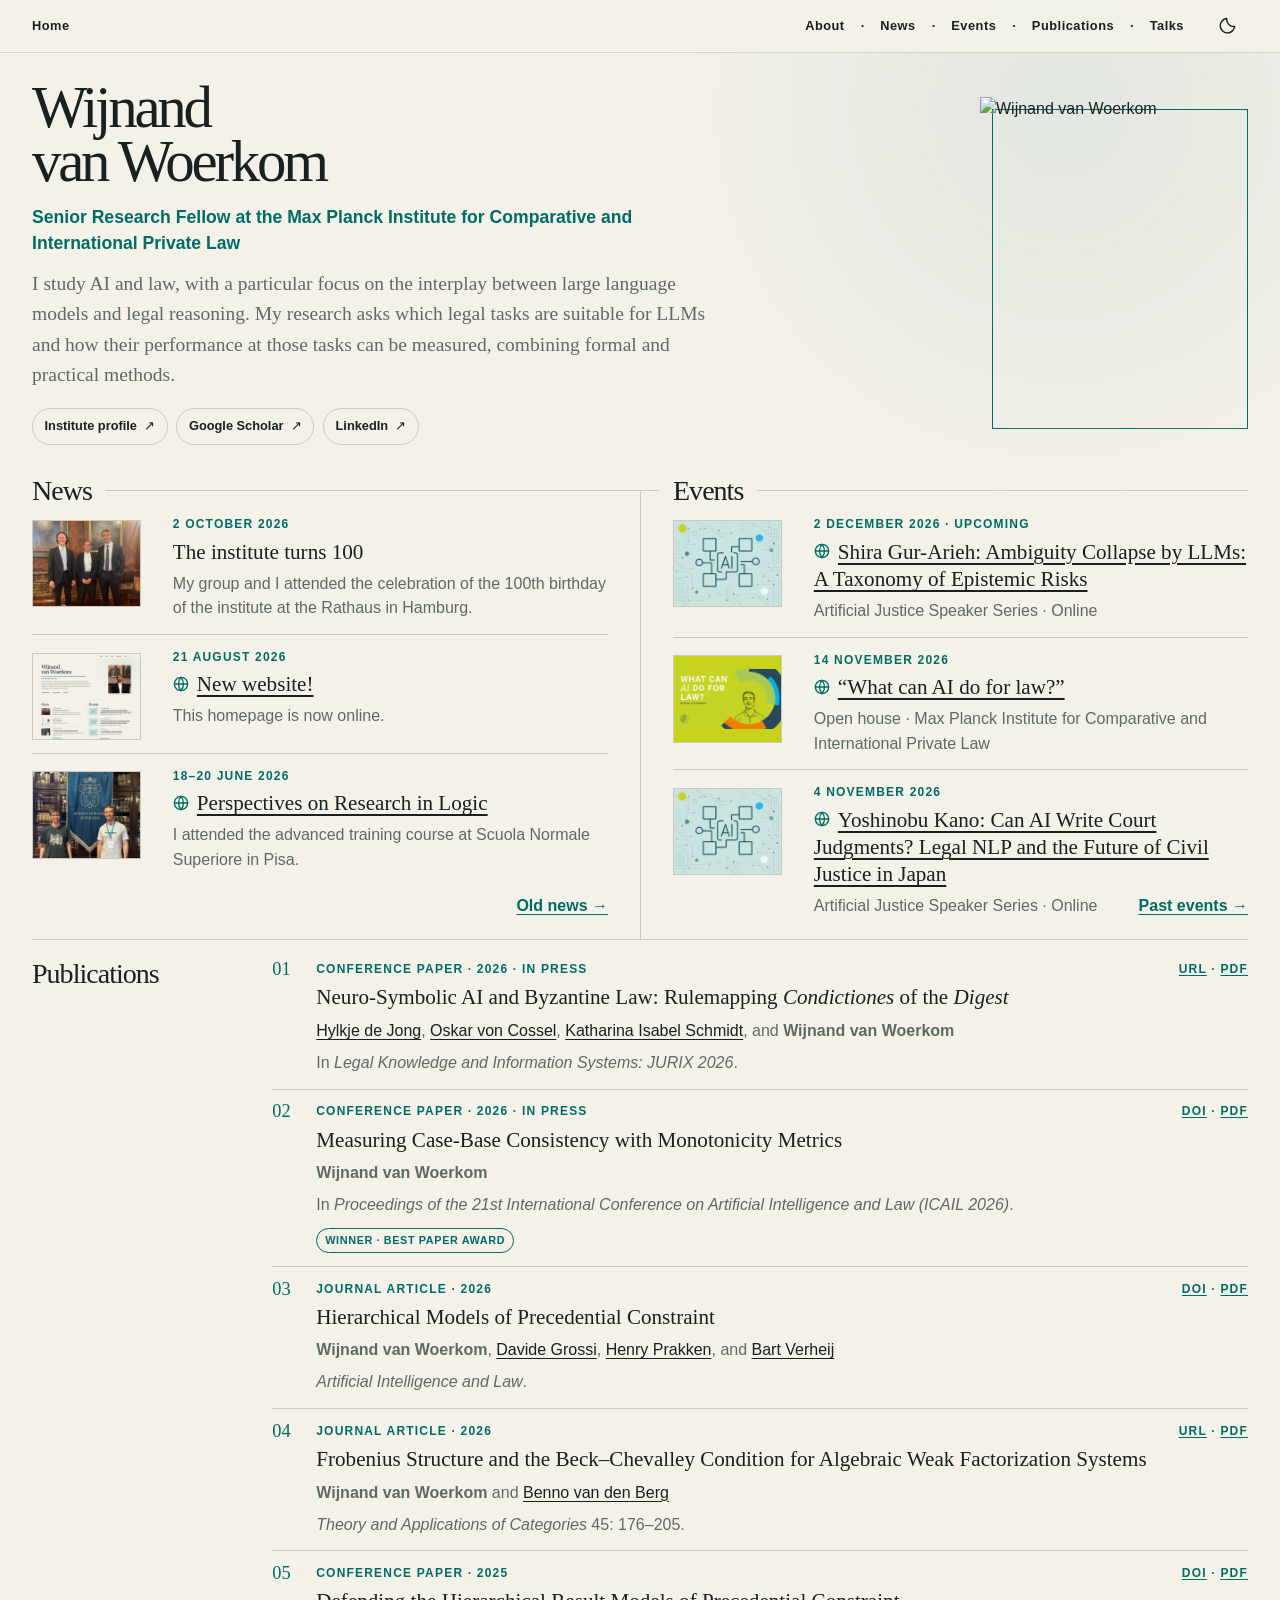
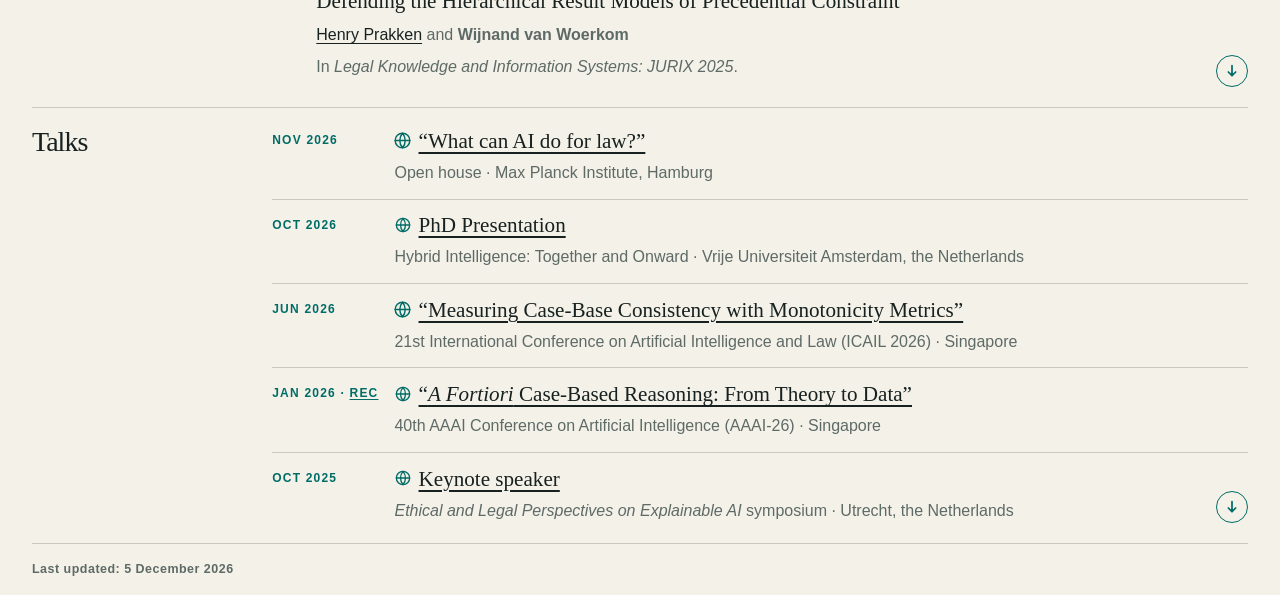
==== commit a60c770b: "Clarify best paper award labels" ====
--- a/index.html
+++ b/index.html
@@ -282,7 +282,7 @@
                 <p class="authors"><strong>Wijnand van Woerkom</strong></p>
                 <p class="citation">In <em>Proceedings of the 21st International Conference on Artificial Intelligence and Law (ICAIL 2026)</em>.</p>
                 <p class="entry-links">
-                  <span class="award-badge">Winner · Best Paper</span>
+                  <span class="award-badge">Winner · Best Paper Award</span>
                 </p>
               </article>
             </li>
@@ -365,7 +365,7 @@
                 <p class="authors"><strong>Wijnand van Woerkom</strong></p>
                 <p class="citation">In <em>Proceedings of the 20th International Conference on Artificial Intelligence and Law (ICAIL 2025)</em>.</p>
                 <p class="entry-links">
-                  <span class="award-badge">Winner · Best Student Paper</span>
+                  <span class="award-badge">Winner · Best Student Paper Award</span>
                 </p>
               </article>
             </li>
@@ -387,7 +387,7 @@
                 </p>
                 <p class="citation">In <em>Legal Knowledge and Information Systems: JURIX 2024</em>.</p>
                 <p class="entry-links">
-                  <span class="award-badge award-badge-secondary">Runner-up · Best Student Paper</span>
+                  <span class="award-badge award-badge-secondary">Runner-up · Best Student Paper Award</span>
                 </p>
               </article>
             </li>
@@ -485,7 +485,7 @@
                 </p>
                 <p class="citation">In <em>HHAI 2022: Augmenting Human Intellect</em>.</p>
                 <p class="entry-links">
-                  <span class="award-badge award-badge-secondary">Runner-up · Best Paper</span>
+                  <span class="award-badge award-badge-secondary">Runner-up · Best Paper Award</span>
                 </p>
               </article>
             </li>
